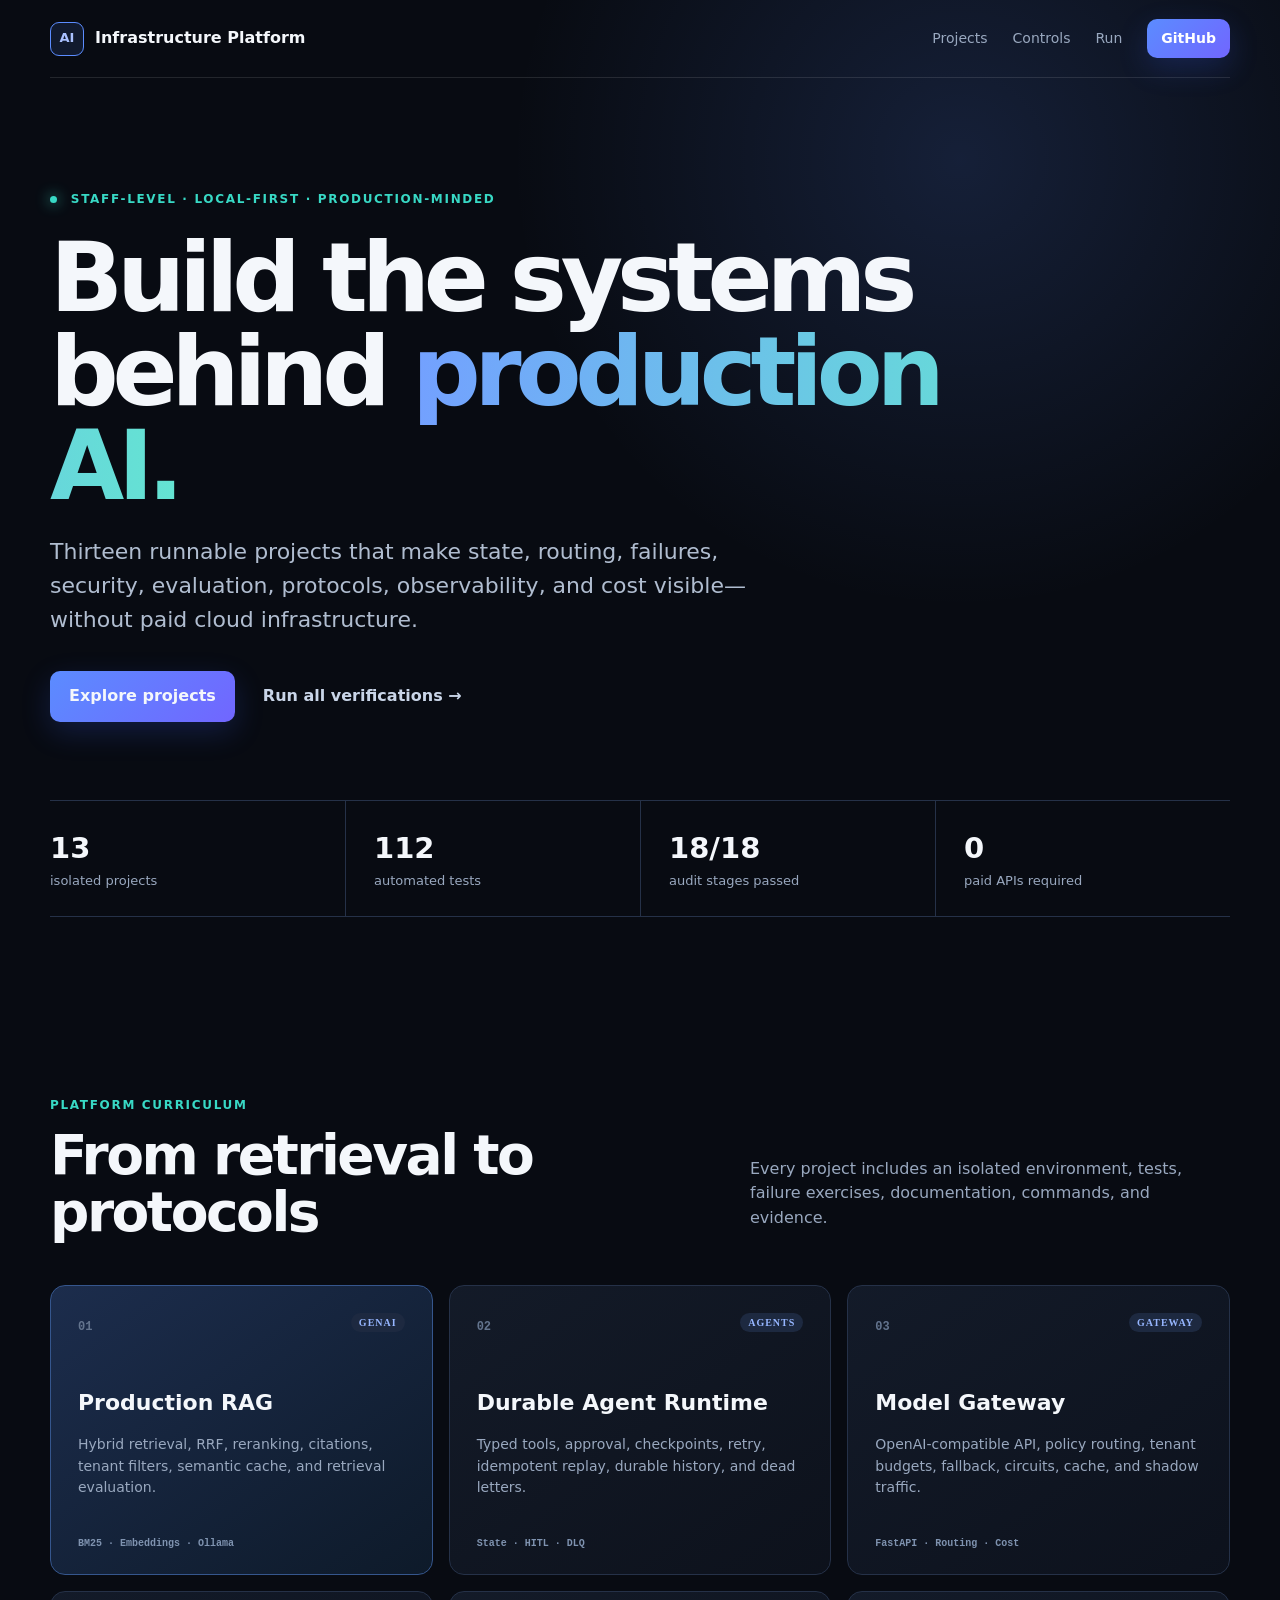
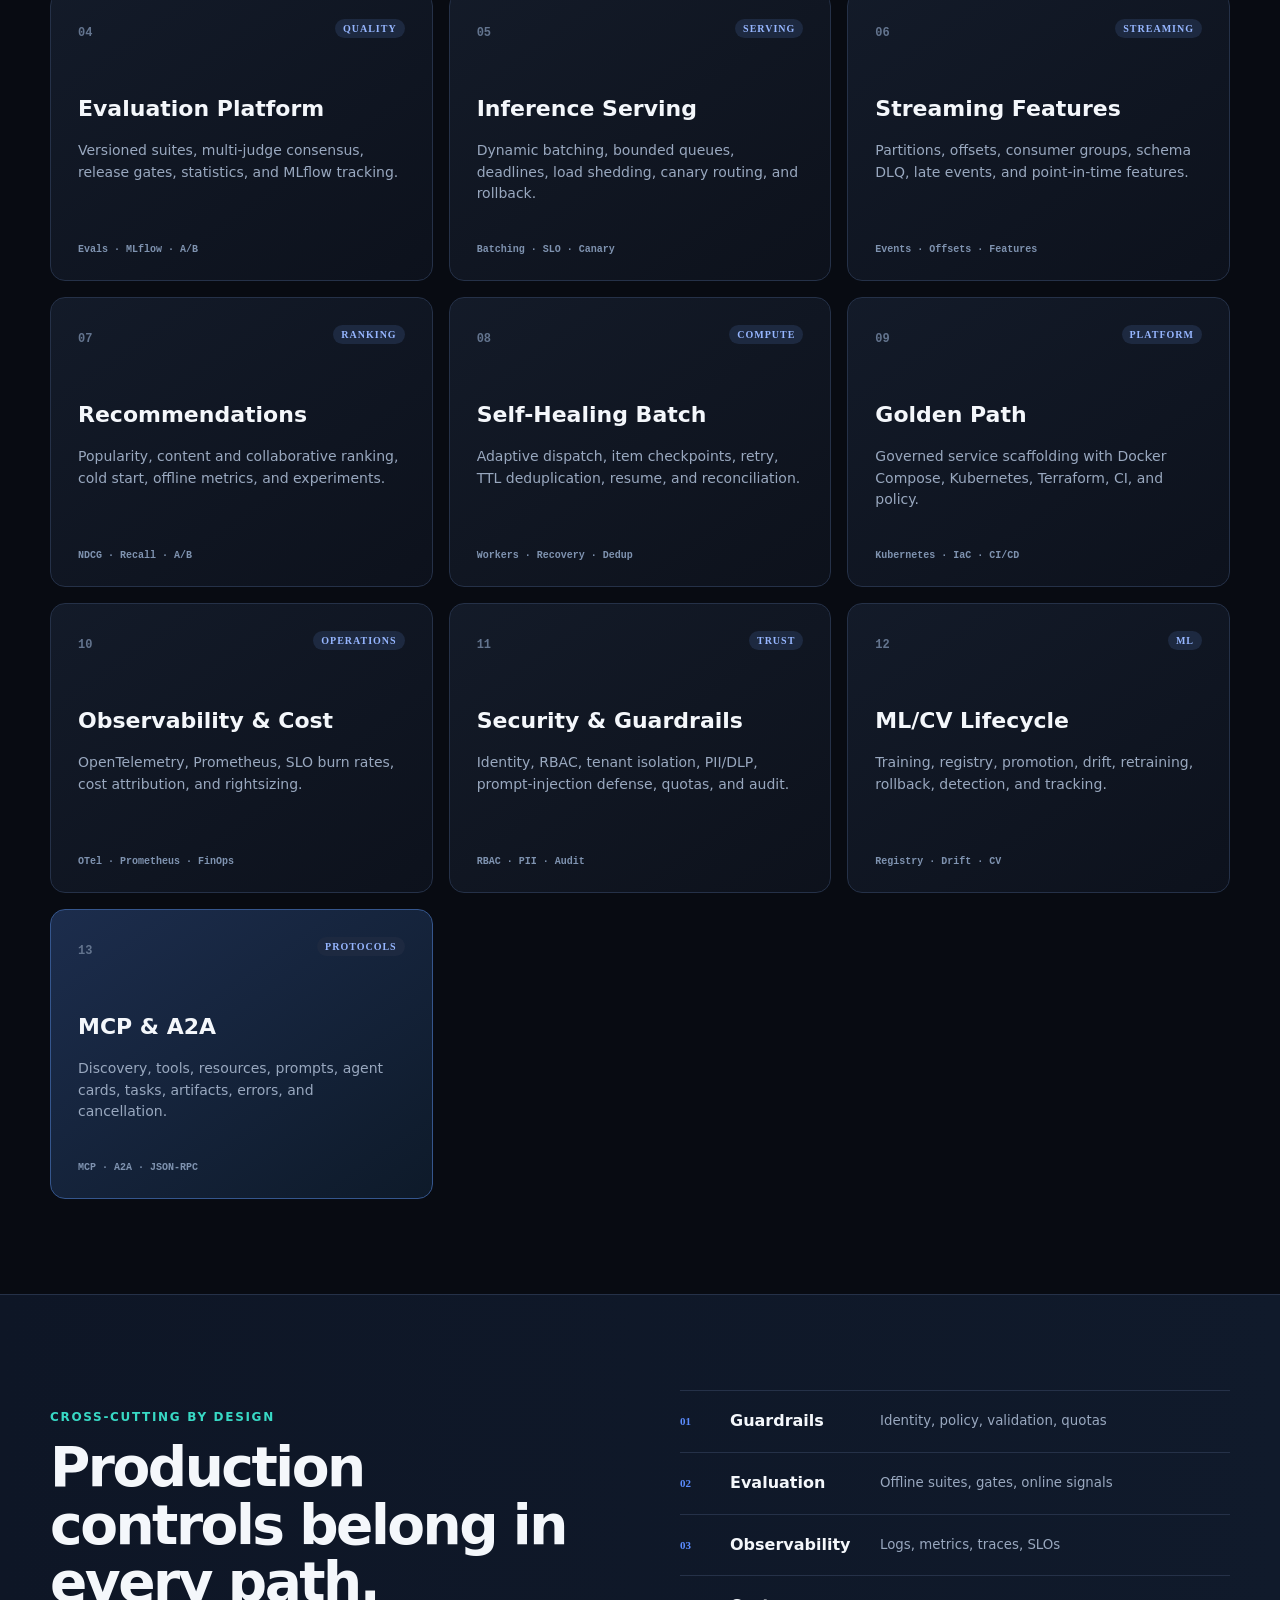
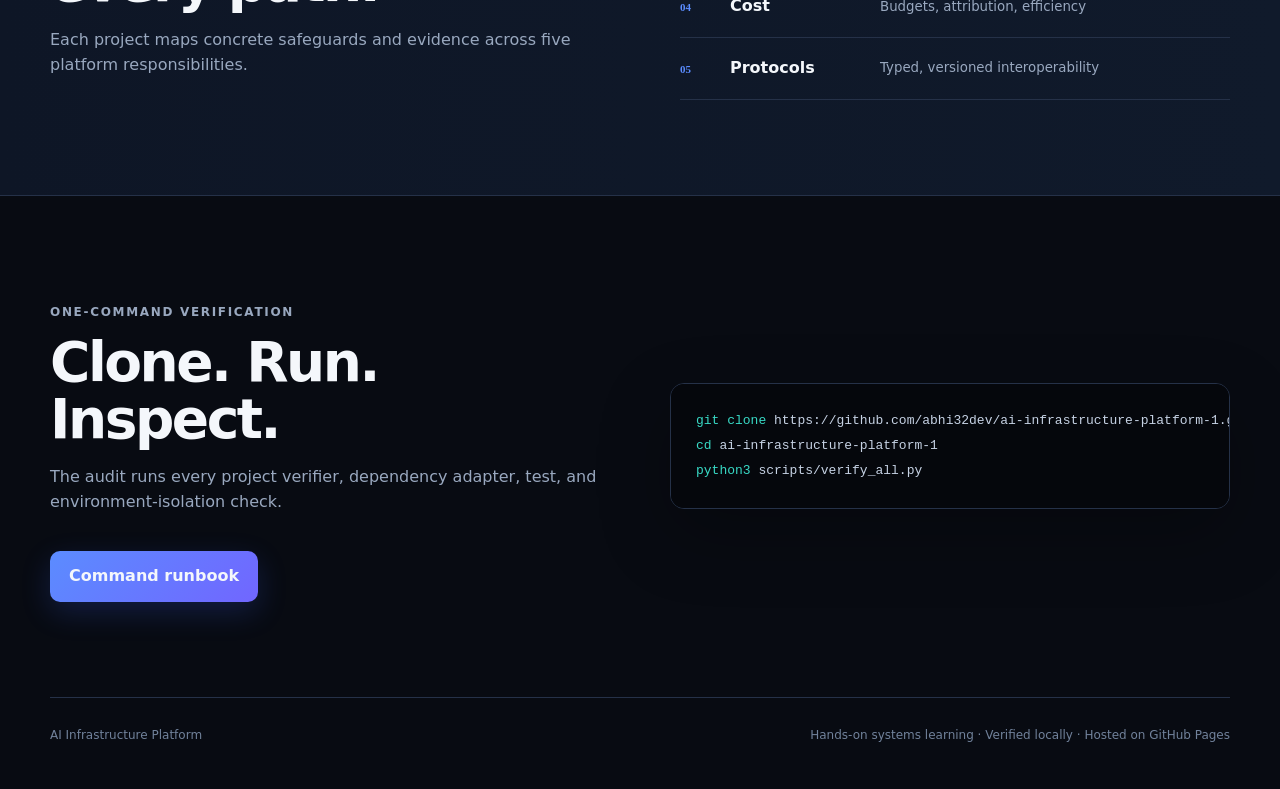
==== site/index.html @ 43423284 "Add GitHub Pages project showcase" ====
<!doctype html>
<html lang="en">
<head>
  <meta charset="utf-8">
  <meta name="viewport" content="width=device-width, initial-scale=1">
  <meta name="description" content="Runnable staff-level AI infrastructure projects covering RAG, agents, serving, evaluation, security, MCP, and A2A.">
  <title>AI Infrastructure Platform</title>
  <link rel="stylesheet" href="styles.css">
</head>
<body>
  <a class="skip" href="#main">Skip to content</a>
  <header class="nav shell">
    <a class="brand" href="#top"><span class="mark">AI</span><span>Infrastructure Platform</span></a>
    <nav aria-label="Primary"><a href="#projects">Projects</a><a href="#controls">Controls</a><a href="#run">Run</a><a class="button small" href="https://github.com/abhi32dev/ai-infrastructure-platform-1">GitHub</a></nav>
  </header>
  <main id="main">
    <section class="hero shell" id="top">
      <p class="eyebrow"><span class="pulse"></span> Staff-level · local-first · production-minded</p>
      <h1>Build the systems behind <span>production AI.</span></h1>
      <p class="lede">Thirteen runnable projects that make state, routing, failures, security, evaluation, protocols, observability, and cost visible—without paid cloud infrastructure.</p>
      <div class="actions"><a class="button" href="#projects">Explore projects</a><a class="text-link" href="#run">Run all verifications →</a></div>
      <div class="metrics"><div><strong>13</strong><span>isolated projects</span></div><div><strong>112</strong><span>automated tests</span></div><div><strong>18/18</strong><span>audit stages passed</span></div><div><strong>0</strong><span>paid APIs required</span></div></div>
    </section>
    <section class="section shell" id="projects">
      <div class="heading"><div><p class="kicker">Platform curriculum</p><h2>From retrieval to protocols</h2></div><p>Every project includes an isolated environment, tests, failure exercises, documentation, commands, and evidence.</p></div>
      <div class="grid">
        <article class="card featured"><b>01</b><em>GenAI</em><h3>Production RAG</h3><p>Hybrid retrieval, RRF, reranking, citations, tenant filters, semantic cache, and retrieval evaluation.</p><small>BM25 · Embeddings · Ollama</small></article>
        <article class="card"><b>02</b><em>Agents</em><h3>Durable Agent Runtime</h3><p>Typed tools, approval, checkpoints, retry, idempotent replay, durable history, and dead letters.</p><small>State · HITL · DLQ</small></article>
        <article class="card"><b>03</b><em>Gateway</em><h3>Model Gateway</h3><p>OpenAI-compatible API, policy routing, tenant budgets, fallback, circuits, cache, and shadow traffic.</p><small>FastAPI · Routing · Cost</small></article>
        <article class="card"><b>04</b><em>Quality</em><h3>Evaluation Platform</h3><p>Versioned suites, multi-judge consensus, release gates, statistics, and MLflow tracking.</p><small>Evals · MLflow · A/B</small></article>
        <article class="card"><b>05</b><em>Serving</em><h3>Inference Serving</h3><p>Dynamic batching, bounded queues, deadlines, load shedding, canary routing, and rollback.</p><small>Batching · SLO · Canary</small></article>
        <article class="card"><b>06</b><em>Streaming</em><h3>Streaming Features</h3><p>Partitions, offsets, consumer groups, schema DLQ, late events, and point-in-time features.</p><small>Events · Offsets · Features</small></article>
        <article class="card"><b>07</b><em>Ranking</em><h3>Recommendations</h3><p>Popularity, content and collaborative ranking, cold start, offline metrics, and experiments.</p><small>NDCG · Recall · A/B</small></article>
        <article class="card"><b>08</b><em>Compute</em><h3>Self-Healing Batch</h3><p>Adaptive dispatch, item checkpoints, retry, TTL deduplication, resume, and reconciliation.</p><small>Workers · Recovery · Dedup</small></article>
        <article class="card"><b>09</b><em>Platform</em><h3>Golden Path</h3><p>Governed service scaffolding with Docker Compose, Kubernetes, Terraform, CI, and policy.</p><small>Kubernetes · IaC · CI/CD</small></article>
        <article class="card"><b>10</b><em>Operations</em><h3>Observability & Cost</h3><p>OpenTelemetry, Prometheus, SLO burn rates, cost attribution, and rightsizing.</p><small>OTel · Prometheus · FinOps</small></article>
        <article class="card"><b>11</b><em>Trust</em><h3>Security & Guardrails</h3><p>Identity, RBAC, tenant isolation, PII/DLP, prompt-injection defense, quotas, and audit.</p><small>RBAC · PII · Audit</small></article>
        <article class="card"><b>12</b><em>ML</em><h3>ML/CV Lifecycle</h3><p>Training, registry, promotion, drift, retraining, rollback, detection, and tracking.</p><small>Registry · Drift · CV</small></article>
        <article class="card featured"><b>13</b><em>Protocols</em><h3>MCP & A2A</h3><p>Discovery, tools, resources, prompts, agent cards, tasks, artifacts, errors, and cancellation.</p><small>MCP · A2A · JSON-RPC</small></article>
      </div>
    </section>
    <section class="controls" id="controls"><div class="shell control-wrap"><div><p class="kicker">Cross-cutting by design</p><h2>Production controls belong in every path.</h2><p>Each project maps concrete safeguards and evidence across five platform responsibilities.</p></div><div class="control-list"><div><span>01</span><strong>Guardrails</strong><small>Identity, policy, validation, quotas</small></div><div><span>02</span><strong>Evaluation</strong><small>Offline suites, gates, online signals</small></div><div><span>03</span><strong>Observability</strong><small>Logs, metrics, traces, SLOs</small></div><div><span>04</span><strong>Cost</strong><small>Budgets, attribution, efficiency</small></div><div><span>05</span><strong>Protocols</strong><small>Typed, versioned interoperability</small></div></div></div></section>
    <section class="section shell run" id="run"><div><p class="kicker">One-command verification</p><h2>Clone. Run. Inspect.</h2><p>The audit runs every project verifier, dependency adapter, test, and environment-isolation check.</p><a class="button" href="https://github.com/abhi32dev/ai-infrastructure-platform-1/blob/main/COMMANDS.md">Command runbook</a></div><pre><code><i>git clone</i> https://github.com/abhi32dev/ai-infrastructure-platform-1.git
<i>cd</i> ai-infrastructure-platform-1
<i>python3</i> scripts/verify_all.py</code></pre></section>
  </main>
  <footer class="shell"><span>AI Infrastructure Platform</span><span>Hands-on systems learning · Verified locally · Hosted on GitHub Pages</span></footer>
</body>
</html>
---- site/styles.css ----
:root{--bg:#080b12;--panel:#111827;--line:#253148;--text:#f4f7fb;--muted:#99a8bf;--blue:#5b8cff;--cyan:#38d9c5;--max:1180px}*{box-sizing:border-box}html{scroll-behavior:smooth}body{margin:0;background:var(--bg);color:var(--text);font-family:Inter,ui-sans-serif,system-ui,-apple-system,"Segoe UI",sans-serif;line-height:1.55;background-image:radial-gradient(circle at 75% 4%,rgba(91,140,255,.16),transparent 28rem)}a{color:inherit;text-decoration:none}.shell{width:min(var(--max),calc(100% - 40px));margin:auto}.skip{position:absolute;left:-9999px}.skip:focus{left:8px;top:8px;background:white;color:black;padding:8px;z-index:9}.nav{height:78px;display:flex;align-items:center;justify-content:space-between;border-bottom:1px solid #ffffff1c}.brand{display:flex;align-items:center;gap:11px;font-weight:750}.mark{display:grid;place-items:center;width:34px;height:34px;border:1px solid var(--blue);border-radius:9px;color:#aac1ff;background:#111a2e;font-size:13px}.nav nav{display:flex;align-items:center;gap:25px;color:var(--muted);font-size:14px}.nav a:hover{color:white}.button{display:inline-flex;padding:13px 19px;border-radius:10px;background:linear-gradient(135deg,var(--blue),#7166ff);font-weight:750;box-shadow:0 10px 30px #3c64ff33}.button.small{padding:9px 14px;color:white}.hero{padding:100px 0 72px}.eyebrow,.kicker{color:var(--cyan);font-size:12px;text-transform:uppercase;letter-spacing:.14em;font-weight:800}.pulse{display:inline-block;width:7px;height:7px;margin-right:8px;border-radius:50%;background:var(--cyan);box-shadow:0 0 14px var(--cyan)}h1{max-width:950px;margin:22px 0;font-size:clamp(52px,8.2vw,96px);line-height:.98;letter-spacing:-.065em}h1 span{background:linear-gradient(90deg,#73a0ff,#64e4d2);background-clip:text;color:transparent}.lede{max-width:720px;color:#b0bdd0;font-size:clamp(18px,2vw,22px)}.actions{display:flex;align-items:center;gap:28px;margin-top:34px}.text-link{font-weight:700;color:#c9d5e8}.metrics{display:grid;grid-template-columns:repeat(4,1fr);margin-top:78px;border-block:1px solid var(--line)}.metrics div{padding:25px 0}.metrics div+div{padding-left:28px;border-left:1px solid var(--line)}.metrics strong,.metrics span{display:block}.metrics strong{font-size:29px}.metrics span{color:var(--muted);font-size:13px}.section{padding:95px 0}.heading{display:flex;align-items:end;justify-content:space-between;gap:40px;margin-bottom:38px}.heading>p{max-width:480px;color:var(--muted)}h2{margin:5px 0;font-size:clamp(34px,5vw,55px);line-height:1.05;letter-spacing:-.045em}.grid{display:grid;grid-template-columns:repeat(3,1fr);gap:16px}.card{position:relative;min-height:290px;padding:27px;border:1px solid var(--line);border-radius:15px;background:linear-gradient(145deg,#141c2bea,#0d121dea);transition:.2s}.card:hover{transform:translateY(-3px);border-color:#49689d}.card.featured{background:linear-gradient(145deg,#21355bcc,#0e1b2bf2);border-color:#35568d}.card b{color:#63748e;font:700 12px ui-monospace,monospace}.card em{float:right;padding:4px 8px;border-radius:99px;background:#1d2940;color:#96b6ff;font:normal 700 10px ui-sans-serif;text-transform:uppercase;letter-spacing:.1em}.card h3{margin:48px 0 10px;font-size:22px}.card p{color:var(--muted);font-size:14px}.card small{position:absolute;bottom:25px;color:#7f93b0;font:600 10px ui-monospace,monospace}.controls{padding:95px 0;background:linear-gradient(90deg,#0e1626,#101a2b);border-block:1px solid var(--line)}.control-wrap{display:grid;grid-template-columns:1fr 1fr;gap:80px;align-items:center}.control-wrap p:last-child,.run p{color:var(--muted)}.control-list{border-top:1px solid var(--line)}.control-list div{display:grid;grid-template-columns:50px 150px 1fr;align-items:center;padding:18px 0;border-bottom:1px solid var(--line)}.control-list span{color:var(--blue);font:700 11px ui-monospace}.control-list small{color:var(--muted)}.run{display:grid;grid-template-columns:1fr 1fr;gap:60px;align-items:center}.run .button{margin-top:20px}pre{padding:25px;overflow:auto;border:1px solid var(--line);border-radius:14px;background:#05070c;box-shadow:0 25px 70px #0004}code{font:13px/1.9 ui-monospace,monospace;color:#c6d2e4}code i{color:var(--cyan);font-style:normal}footer{display:flex;justify-content:space-between;gap:25px;padding:28px 0 45px;border-top:1px solid var(--line);color:#71829b;font-size:12px}@media(max-width:900px){.nav nav>a:not(.button){display:none}.grid{grid-template-columns:repeat(2,1fr)}.control-wrap,.run{grid-template-columns:1fr}.metrics{grid-template-columns:repeat(2,1fr)}.metrics div:nth-child(3){border-left:0}.heading{display:block}}@media(max-width:600px){.shell{width:min(100% - 26px,var(--max))}.brand>span:last-child{display:none}.hero{padding-top:70px}.grid,.metrics{grid-template-columns:1fr}.metrics div+div{padding-left:0;border-left:0;border-top:1px solid var(--line)}.actions{align-items:flex-start;flex-direction:column}.control-list div{grid-template-columns:38px 1fr}.control-list small{grid-column:2}.section{padding:70px 0}footer{flex-direction:column}}
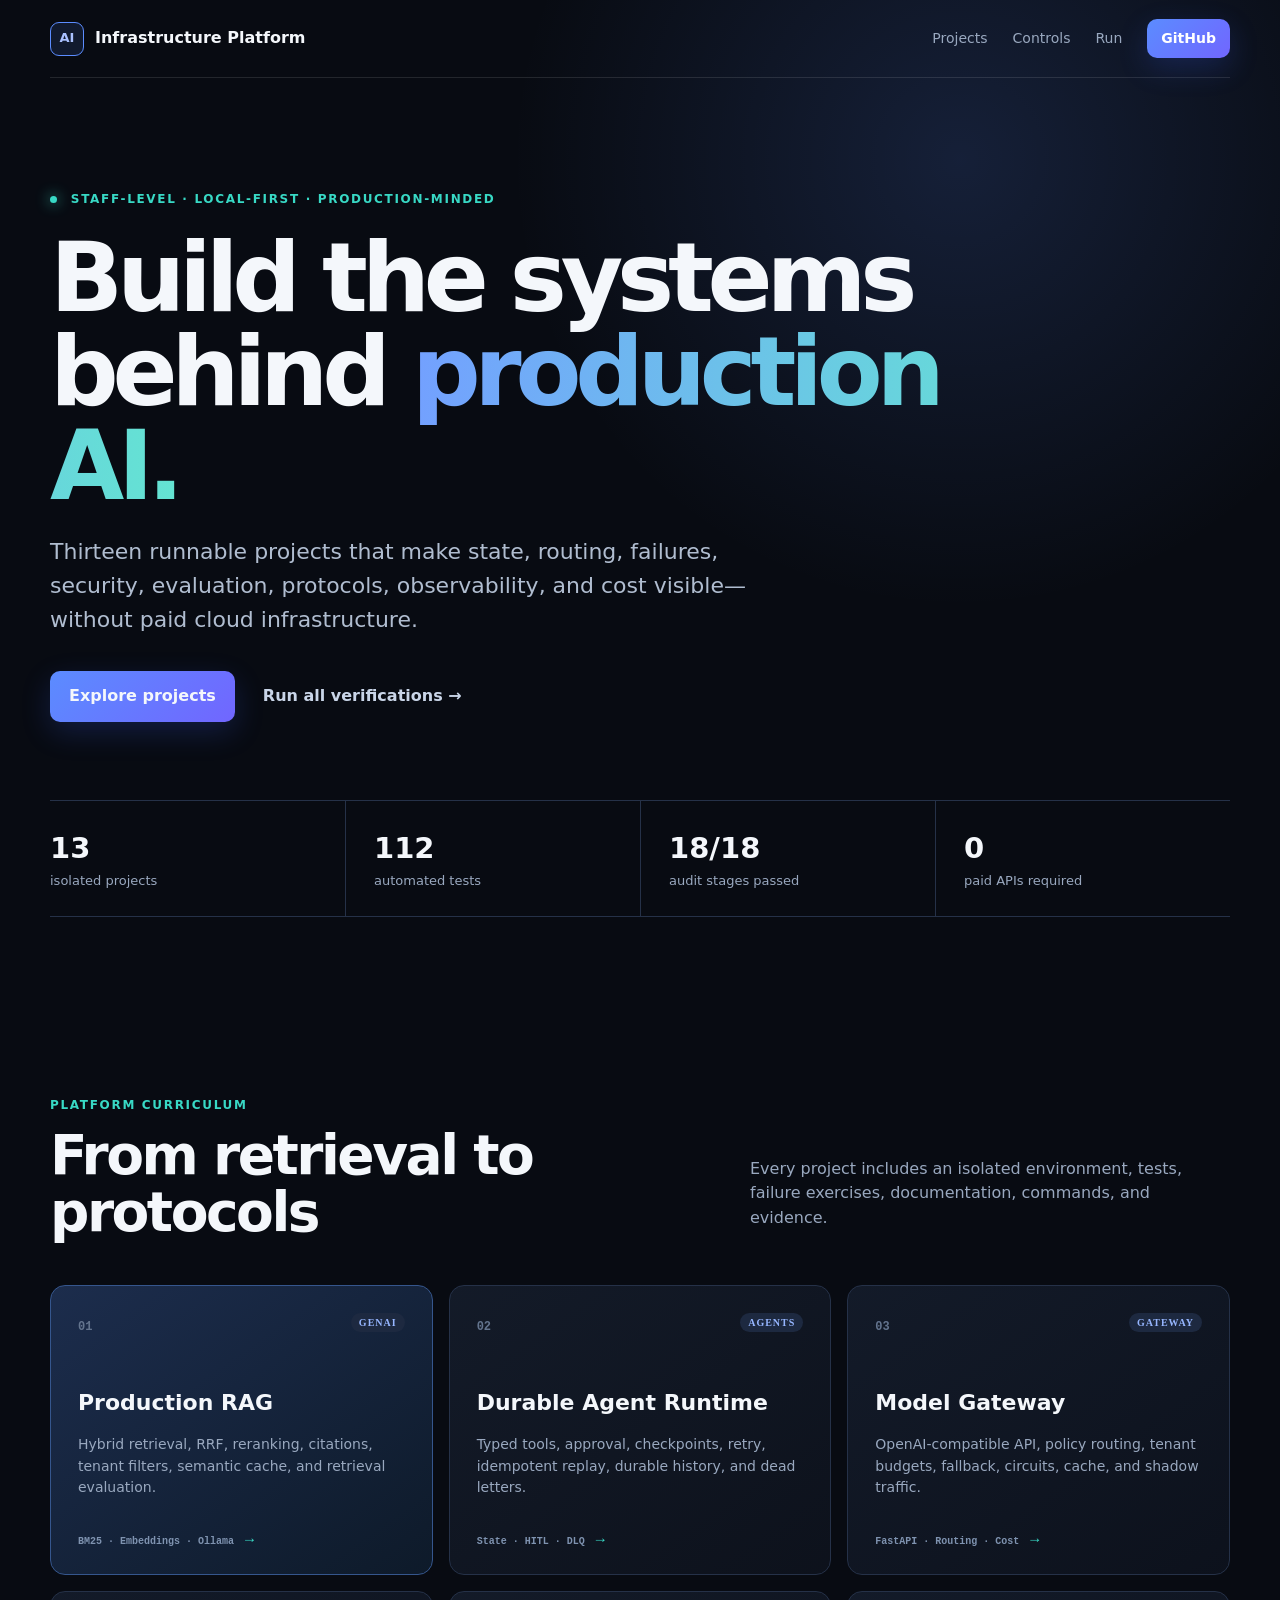
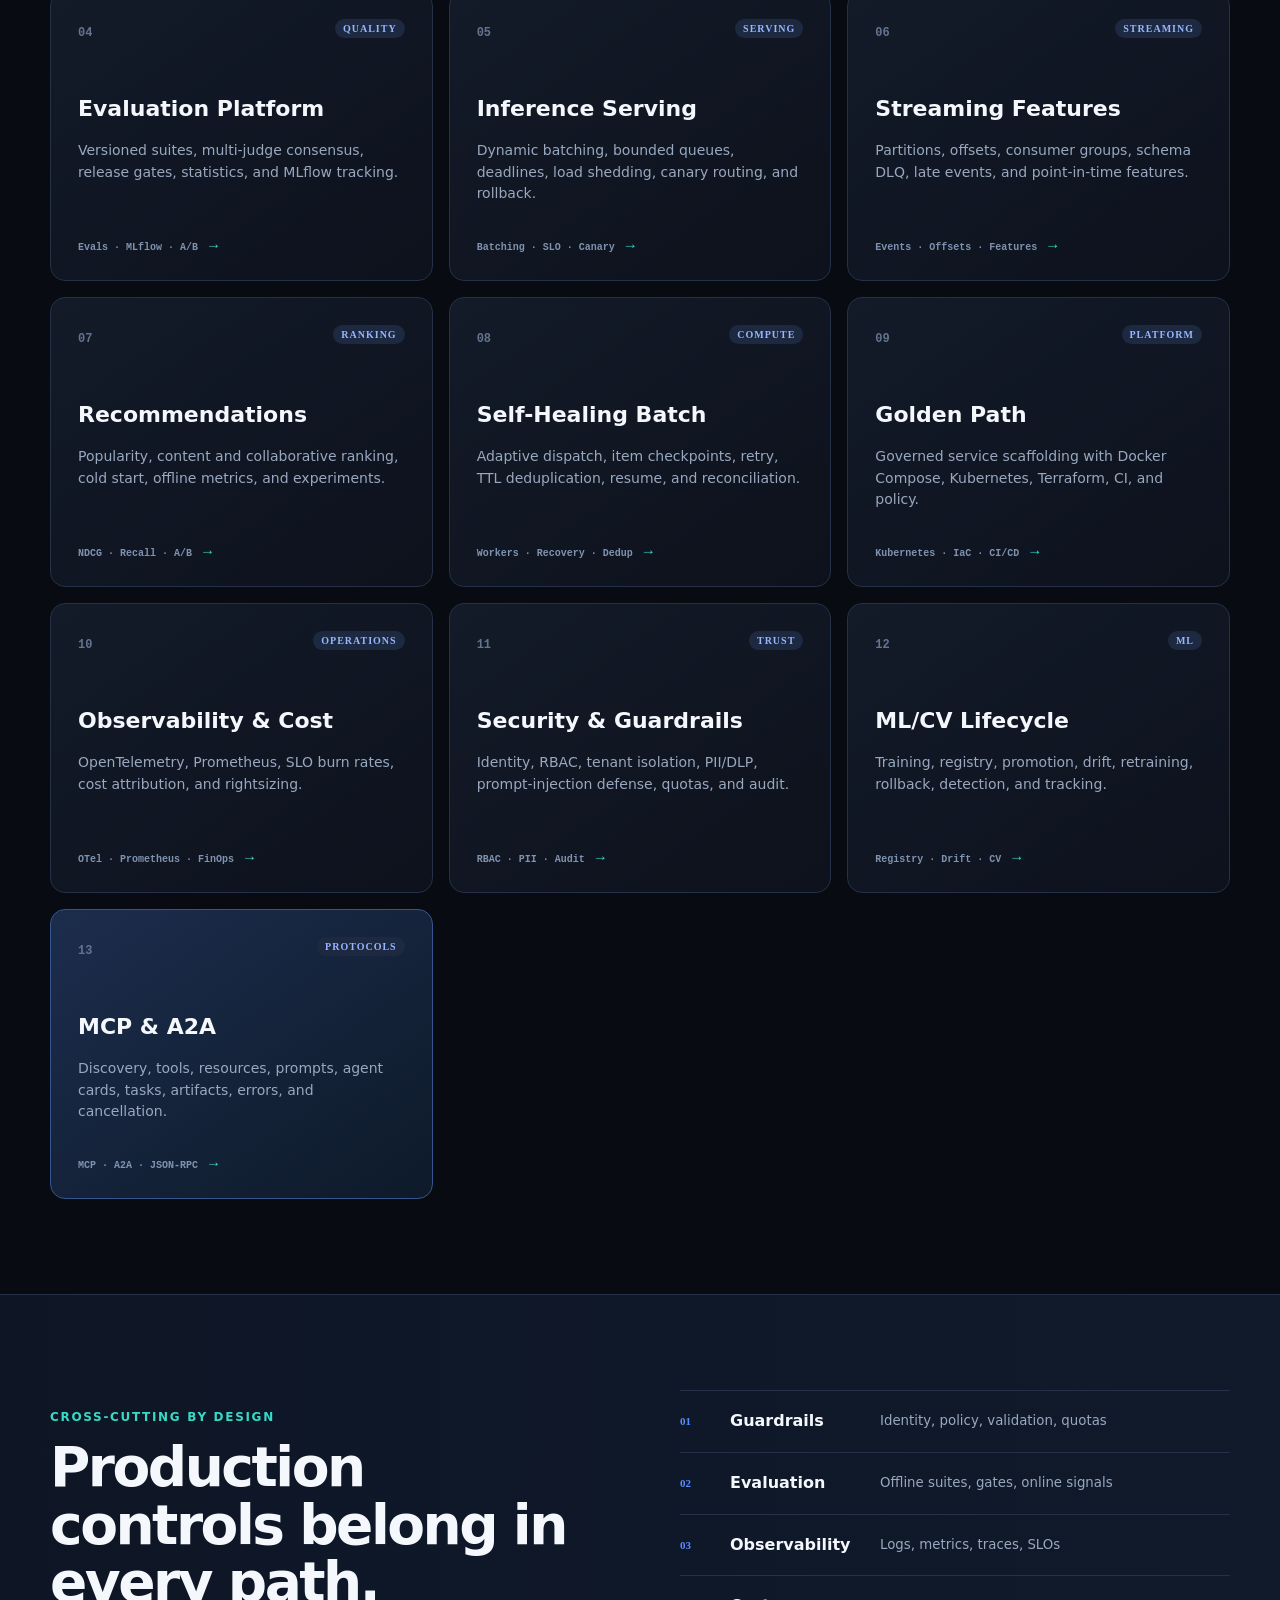
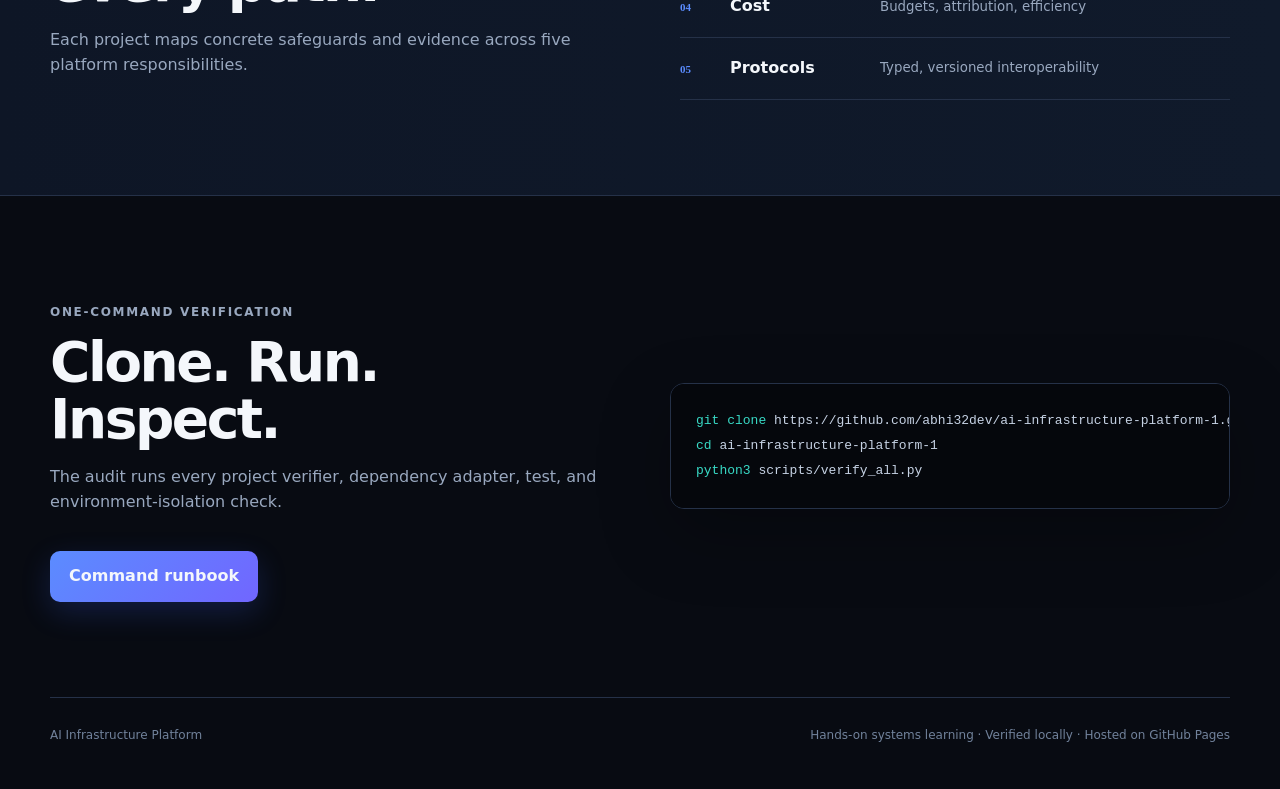
==== commit 1bbdd6cd: "Make project cards navigate to hosted details" ====
--- a/site/index.html
+++ b/site/index.html
@@ -24,19 +24,19 @@
     <section class="section shell" id="projects">
       <div class="heading"><div><p class="kicker">Platform curriculum</p><h2>From retrieval to protocols</h2></div><p>Every project includes an isolated environment, tests, failure exercises, documentation, commands, and evidence.</p></div>
       <div class="grid">
-        <article class="card featured"><b>01</b><em>GenAI</em><h3>Production RAG</h3><p>Hybrid retrieval, RRF, reranking, citations, tenant filters, semantic cache, and retrieval evaluation.</p><small>BM25 · Embeddings · Ollama</small></article>
-        <article class="card"><b>02</b><em>Agents</em><h3>Durable Agent Runtime</h3><p>Typed tools, approval, checkpoints, retry, idempotent replay, durable history, and dead letters.</p><small>State · HITL · DLQ</small></article>
-        <article class="card"><b>03</b><em>Gateway</em><h3>Model Gateway</h3><p>OpenAI-compatible API, policy routing, tenant budgets, fallback, circuits, cache, and shadow traffic.</p><small>FastAPI · Routing · Cost</small></article>
-        <article class="card"><b>04</b><em>Quality</em><h3>Evaluation Platform</h3><p>Versioned suites, multi-judge consensus, release gates, statistics, and MLflow tracking.</p><small>Evals · MLflow · A/B</small></article>
-        <article class="card"><b>05</b><em>Serving</em><h3>Inference Serving</h3><p>Dynamic batching, bounded queues, deadlines, load shedding, canary routing, and rollback.</p><small>Batching · SLO · Canary</small></article>
-        <article class="card"><b>06</b><em>Streaming</em><h3>Streaming Features</h3><p>Partitions, offsets, consumer groups, schema DLQ, late events, and point-in-time features.</p><small>Events · Offsets · Features</small></article>
-        <article class="card"><b>07</b><em>Ranking</em><h3>Recommendations</h3><p>Popularity, content and collaborative ranking, cold start, offline metrics, and experiments.</p><small>NDCG · Recall · A/B</small></article>
-        <article class="card"><b>08</b><em>Compute</em><h3>Self-Healing Batch</h3><p>Adaptive dispatch, item checkpoints, retry, TTL deduplication, resume, and reconciliation.</p><small>Workers · Recovery · Dedup</small></article>
-        <article class="card"><b>09</b><em>Platform</em><h3>Golden Path</h3><p>Governed service scaffolding with Docker Compose, Kubernetes, Terraform, CI, and policy.</p><small>Kubernetes · IaC · CI/CD</small></article>
-        <article class="card"><b>10</b><em>Operations</em><h3>Observability & Cost</h3><p>OpenTelemetry, Prometheus, SLO burn rates, cost attribution, and rightsizing.</p><small>OTel · Prometheus · FinOps</small></article>
-        <article class="card"><b>11</b><em>Trust</em><h3>Security & Guardrails</h3><p>Identity, RBAC, tenant isolation, PII/DLP, prompt-injection defense, quotas, and audit.</p><small>RBAC · PII · Audit</small></article>
-        <article class="card"><b>12</b><em>ML</em><h3>ML/CV Lifecycle</h3><p>Training, registry, promotion, drift, retraining, rollback, detection, and tracking.</p><small>Registry · Drift · CV</small></article>
-        <article class="card featured"><b>13</b><em>Protocols</em><h3>MCP & A2A</h3><p>Discovery, tools, resources, prompts, agent cards, tasks, artifacts, errors, and cancellation.</p><small>MCP · A2A · JSON-RPC</small></article>
+        <a class="card featured" href="projects.html#project-01"><b>01</b><em>GenAI</em><h3>Production RAG</h3><p>Hybrid retrieval, RRF, reranking, citations, tenant filters, semantic cache, and retrieval evaluation.</p><small>BM25 · Embeddings · Ollama <span>→</span></small></a>
+        <a class="card" href="projects.html#project-02"><b>02</b><em>Agents</em><h3>Durable Agent Runtime</h3><p>Typed tools, approval, checkpoints, retry, idempotent replay, durable history, and dead letters.</p><small>State · HITL · DLQ <span>→</span></small></a>
+        <a class="card" href="projects.html#project-03"><b>03</b><em>Gateway</em><h3>Model Gateway</h3><p>OpenAI-compatible API, policy routing, tenant budgets, fallback, circuits, cache, and shadow traffic.</p><small>FastAPI · Routing · Cost <span>→</span></small></a>
+        <a class="card" href="projects.html#project-04"><b>04</b><em>Quality</em><h3>Evaluation Platform</h3><p>Versioned suites, multi-judge consensus, release gates, statistics, and MLflow tracking.</p><small>Evals · MLflow · A/B <span>→</span></small></a>
+        <a class="card" href="projects.html#project-05"><b>05</b><em>Serving</em><h3>Inference Serving</h3><p>Dynamic batching, bounded queues, deadlines, load shedding, canary routing, and rollback.</p><small>Batching · SLO · Canary <span>→</span></small></a>
+        <a class="card" href="projects.html#project-06"><b>06</b><em>Streaming</em><h3>Streaming Features</h3><p>Partitions, offsets, consumer groups, schema DLQ, late events, and point-in-time features.</p><small>Events · Offsets · Features <span>→</span></small></a>
+        <a class="card" href="projects.html#project-07"><b>07</b><em>Ranking</em><h3>Recommendations</h3><p>Popularity, content and collaborative ranking, cold start, offline metrics, and experiments.</p><small>NDCG · Recall · A/B <span>→</span></small></a>
+        <a class="card" href="projects.html#project-08"><b>08</b><em>Compute</em><h3>Self-Healing Batch</h3><p>Adaptive dispatch, item checkpoints, retry, TTL deduplication, resume, and reconciliation.</p><small>Workers · Recovery · Dedup <span>→</span></small></a>
+        <a class="card" href="projects.html#project-09"><b>09</b><em>Platform</em><h3>Golden Path</h3><p>Governed service scaffolding with Docker Compose, Kubernetes, Terraform, CI, and policy.</p><small>Kubernetes · IaC · CI/CD <span>→</span></small></a>
+        <a class="card" href="projects.html#project-10"><b>10</b><em>Operations</em><h3>Observability & Cost</h3><p>OpenTelemetry, Prometheus, SLO burn rates, cost attribution, and rightsizing.</p><small>OTel · Prometheus · FinOps <span>→</span></small></a>
+        <a class="card" href="projects.html#project-11"><b>11</b><em>Trust</em><h3>Security & Guardrails</h3><p>Identity, RBAC, tenant isolation, PII/DLP, prompt-injection defense, quotas, and audit.</p><small>RBAC · PII · Audit <span>→</span></small></a>
+        <a class="card" href="projects.html#project-12"><b>12</b><em>ML</em><h3>ML/CV Lifecycle</h3><p>Training, registry, promotion, drift, retraining, rollback, detection, and tracking.</p><small>Registry · Drift · CV <span>→</span></small></a>
+        <a class="card featured" href="projects.html#project-13"><b>13</b><em>Protocols</em><h3>MCP & A2A</h3><p>Discovery, tools, resources, prompts, agent cards, tasks, artifacts, errors, and cancellation.</p><small>MCP · A2A · JSON-RPC <span>→</span></small></a>
       </div>
     </section>
     <section class="controls" id="controls"><div class="shell control-wrap"><div><p class="kicker">Cross-cutting by design</p><h2>Production controls belong in every path.</h2><p>Each project maps concrete safeguards and evidence across five platform responsibilities.</p></div><div class="control-list"><div><span>01</span><strong>Guardrails</strong><small>Identity, policy, validation, quotas</small></div><div><span>02</span><strong>Evaluation</strong><small>Offline suites, gates, online signals</small></div><div><span>03</span><strong>Observability</strong><small>Logs, metrics, traces, SLOs</small></div><div><span>04</span><strong>Cost</strong><small>Budgets, attribution, efficiency</small></div><div><span>05</span><strong>Protocols</strong><small>Typed, versioned interoperability</small></div></div></div></section>
--- a/site/styles.css
+++ b/site/styles.css
@@ -1 +1 @@
-:root{--bg:#080b12;--panel:#111827;--line:#253148;--text:#f4f7fb;--muted:#99a8bf;--blue:#5b8cff;--cyan:#38d9c5;--max:1180px}*{box-sizing:border-box}html{scroll-behavior:smooth}body{margin:0;background:var(--bg);color:var(--text);font-family:Inter,ui-sans-serif,system-ui,-apple-system,"Segoe UI",sans-serif;line-height:1.55;background-image:radial-gradient(circle at 75% 4%,rgba(91,140,255,.16),transparent 28rem)}a{color:inherit;text-decoration:none}.shell{width:min(var(--max),calc(100% - 40px));margin:auto}.skip{position:absolute;left:-9999px}.skip:focus{left:8px;top:8px;background:white;color:black;padding:8px;z-index:9}.nav{height:78px;display:flex;align-items:center;justify-content:space-between;border-bottom:1px solid #ffffff1c}.brand{display:flex;align-items:center;gap:11px;font-weight:750}.mark{display:grid;place-items:center;width:34px;height:34px;border:1px solid var(--blue);border-radius:9px;color:#aac1ff;background:#111a2e;font-size:13px}.nav nav{display:flex;align-items:center;gap:25px;color:var(--muted);font-size:14px}.nav a:hover{color:white}.button{display:inline-flex;padding:13px 19px;border-radius:10px;background:linear-gradient(135deg,var(--blue),#7166ff);font-weight:750;box-shadow:0 10px 30px #3c64ff33}.button.small{padding:9px 14px;color:white}.hero{padding:100px 0 72px}.eyebrow,.kicker{color:var(--cyan);font-size:12px;text-transform:uppercase;letter-spacing:.14em;font-weight:800}.pulse{display:inline-block;width:7px;height:7px;margin-right:8px;border-radius:50%;background:var(--cyan);box-shadow:0 0 14px var(--cyan)}h1{max-width:950px;margin:22px 0;font-size:clamp(52px,8.2vw,96px);line-height:.98;letter-spacing:-.065em}h1 span{background:linear-gradient(90deg,#73a0ff,#64e4d2);background-clip:text;color:transparent}.lede{max-width:720px;color:#b0bdd0;font-size:clamp(18px,2vw,22px)}.actions{display:flex;align-items:center;gap:28px;margin-top:34px}.text-link{font-weight:700;color:#c9d5e8}.metrics{display:grid;grid-template-columns:repeat(4,1fr);margin-top:78px;border-block:1px solid var(--line)}.metrics div{padding:25px 0}.metrics div+div{padding-left:28px;border-left:1px solid var(--line)}.metrics strong,.metrics span{display:block}.metrics strong{font-size:29px}.metrics span{color:var(--muted);font-size:13px}.section{padding:95px 0}.heading{display:flex;align-items:end;justify-content:space-between;gap:40px;margin-bottom:38px}.heading>p{max-width:480px;color:var(--muted)}h2{margin:5px 0;font-size:clamp(34px,5vw,55px);line-height:1.05;letter-spacing:-.045em}.grid{display:grid;grid-template-columns:repeat(3,1fr);gap:16px}.card{position:relative;min-height:290px;padding:27px;border:1px solid var(--line);border-radius:15px;background:linear-gradient(145deg,#141c2bea,#0d121dea);transition:.2s}.card:hover{transform:translateY(-3px);border-color:#49689d}.card.featured{background:linear-gradient(145deg,#21355bcc,#0e1b2bf2);border-color:#35568d}.card b{color:#63748e;font:700 12px ui-monospace,monospace}.card em{float:right;padding:4px 8px;border-radius:99px;background:#1d2940;color:#96b6ff;font:normal 700 10px ui-sans-serif;text-transform:uppercase;letter-spacing:.1em}.card h3{margin:48px 0 10px;font-size:22px}.card p{color:var(--muted);font-size:14px}.card small{position:absolute;bottom:25px;color:#7f93b0;font:600 10px ui-monospace,monospace}.controls{padding:95px 0;background:linear-gradient(90deg,#0e1626,#101a2b);border-block:1px solid var(--line)}.control-wrap{display:grid;grid-template-columns:1fr 1fr;gap:80px;align-items:center}.control-wrap p:last-child,.run p{color:var(--muted)}.control-list{border-top:1px solid var(--line)}.control-list div{display:grid;grid-template-columns:50px 150px 1fr;align-items:center;padding:18px 0;border-bottom:1px solid var(--line)}.control-list span{color:var(--blue);font:700 11px ui-monospace}.control-list small{color:var(--muted)}.run{display:grid;grid-template-columns:1fr 1fr;gap:60px;align-items:center}.run .button{margin-top:20px}pre{padding:25px;overflow:auto;border:1px solid var(--line);border-radius:14px;background:#05070c;box-shadow:0 25px 70px #0004}code{font:13px/1.9 ui-monospace,monospace;color:#c6d2e4}code i{color:var(--cyan);font-style:normal}footer{display:flex;justify-content:space-between;gap:25px;padding:28px 0 45px;border-top:1px solid var(--line);color:#71829b;font-size:12px}@media(max-width:900px){.nav nav>a:not(.button){display:none}.grid{grid-template-columns:repeat(2,1fr)}.control-wrap,.run{grid-template-columns:1fr}.metrics{grid-template-columns:repeat(2,1fr)}.metrics div:nth-child(3){border-left:0}.heading{display:block}}@media(max-width:600px){.shell{width:min(100% - 26px,var(--max))}.brand>span:last-child{display:none}.hero{padding-top:70px}.grid,.metrics{grid-template-columns:1fr}.metrics div+div{padding-left:0;border-left:0;border-top:1px solid var(--line)}.actions{align-items:flex-start;flex-direction:column}.control-list div{grid-template-columns:38px 1fr}.control-list small{grid-column:2}.section{padding:70px 0}footer{flex-direction:column}}
+:root{--bg:#080b12;--panel:#111827;--line:#253148;--text:#f4f7fb;--muted:#99a8bf;--blue:#5b8cff;--cyan:#38d9c5;--max:1180px}*{box-sizing:border-box}html{scroll-behavior:smooth}body{margin:0;background:var(--bg);color:var(--text);font-family:Inter,ui-sans-serif,system-ui,-apple-system,"Segoe UI",sans-serif;line-height:1.55;background-image:radial-gradient(circle at 75% 4%,rgba(91,140,255,.16),transparent 28rem)}a{color:inherit;text-decoration:none}.shell{width:min(var(--max),calc(100% - 40px));margin:auto}.skip{position:absolute;left:-9999px}.skip:focus{left:8px;top:8px;background:white;color:black;padding:8px;z-index:9}.nav{height:78px;display:flex;align-items:center;justify-content:space-between;border-bottom:1px solid #ffffff1c}.brand{display:flex;align-items:center;gap:11px;font-weight:750}.mark{display:grid;place-items:center;width:34px;height:34px;border:1px solid var(--blue);border-radius:9px;color:#aac1ff;background:#111a2e;font-size:13px}.nav nav{display:flex;align-items:center;gap:25px;color:var(--muted);font-size:14px}.nav a:hover{color:white}.button{display:inline-flex;padding:13px 19px;border-radius:10px;background:linear-gradient(135deg,var(--blue),#7166ff);font-weight:750;box-shadow:0 10px 30px #3c64ff33}.button.small{padding:9px 14px;color:white}.hero{padding:100px 0 72px}.eyebrow,.kicker{color:var(--cyan);font-size:12px;text-transform:uppercase;letter-spacing:.14em;font-weight:800}.pulse{display:inline-block;width:7px;height:7px;margin-right:8px;border-radius:50%;background:var(--cyan);box-shadow:0 0 14px var(--cyan)}h1{max-width:950px;margin:22px 0;font-size:clamp(52px,8.2vw,96px);line-height:.98;letter-spacing:-.065em}h1 span{background:linear-gradient(90deg,#73a0ff,#64e4d2);background-clip:text;color:transparent}.lede{max-width:720px;color:#b0bdd0;font-size:clamp(18px,2vw,22px)}.actions{display:flex;align-items:center;gap:28px;margin-top:34px}.text-link{font-weight:700;color:#c9d5e8}.metrics{display:grid;grid-template-columns:repeat(4,1fr);margin-top:78px;border-block:1px solid var(--line)}.metrics div{padding:25px 0}.metrics div+div{padding-left:28px;border-left:1px solid var(--line)}.metrics strong,.metrics span{display:block}.metrics strong{font-size:29px}.metrics span{color:var(--muted);font-size:13px}.section{padding:95px 0}.heading{display:flex;align-items:end;justify-content:space-between;gap:40px;margin-bottom:38px}.heading>p{max-width:480px;color:var(--muted)}h2{margin:5px 0;font-size:clamp(34px,5vw,55px);line-height:1.05;letter-spacing:-.045em}.grid{display:grid;grid-template-columns:repeat(3,1fr);gap:16px}.card{position:relative;display:block;min-height:290px;padding:27px;border:1px solid var(--line);border-radius:15px;background:linear-gradient(145deg,#141c2bea,#0d121dea);transition:.2s}.card:hover,.card:focus-visible{transform:translateY(-3px);border-color:#6389c8;box-shadow:0 18px 45px #0005;outline:none}.card.featured{background:linear-gradient(145deg,#21355bcc,#0e1b2bf2);border-color:#35568d}.card b{color:#63748e;font:700 12px ui-monospace,monospace}.card em{float:right;padding:4px 8px;border-radius:99px;background:#1d2940;color:#96b6ff;font:normal 700 10px ui-sans-serif;text-transform:uppercase;letter-spacing:.1em}.card h3{margin:48px 0 10px;font-size:22px}.card p{color:var(--muted);font-size:14px}.card small{position:absolute;bottom:25px;color:#7f93b0;font:600 10px ui-monospace,monospace}.card small span{color:var(--cyan);font-size:15px;margin-left:5px}.controls{padding:95px 0;background:linear-gradient(90deg,#0e1626,#101a2b);border-block:1px solid var(--line)}.control-wrap{display:grid;grid-template-columns:1fr 1fr;gap:80px;align-items:center}.control-wrap p:last-child,.run p{color:var(--muted)}.control-list{border-top:1px solid var(--line)}.control-list div{display:grid;grid-template-columns:50px 150px 1fr;align-items:center;padding:18px 0;border-bottom:1px solid var(--line)}.control-list span{color:var(--blue);font:700 11px ui-monospace}.control-list small{color:var(--muted)}.run{display:grid;grid-template-columns:1fr 1fr;gap:60px;align-items:center}.run .button{margin-top:20px}pre{padding:25px;overflow:auto;border:1px solid var(--line);border-radius:14px;background:#05070c;box-shadow:0 25px 70px #0004}code{font:13px/1.9 ui-monospace,monospace;color:#c6d2e4}code i{color:var(--cyan);font-style:normal}footer{display:flex;justify-content:space-between;gap:25px;padding:28px 0 45px;border-top:1px solid var(--line);color:#71829b;font-size:12px}@media(max-width:900px){.nav nav>a:not(.button){display:none}.grid{grid-template-columns:repeat(2,1fr)}.control-wrap,.run{grid-template-columns:1fr}.metrics{grid-template-columns:repeat(2,1fr)}.metrics div:nth-child(3){border-left:0}.heading{display:block}}@media(max-width:600px){.shell{width:min(100% - 26px,var(--max))}.brand>span:last-child{display:none}.hero{padding-top:70px}.grid,.metrics{grid-template-columns:1fr}.metrics div+div{padding-left:0;border-left:0;border-top:1px solid var(--line)}.actions{align-items:flex-start;flex-direction:column}.control-list div{grid-template-columns:38px 1fr}.control-list small{grid-column:2}.section{padding:70px 0}footer{flex-direction:column}}
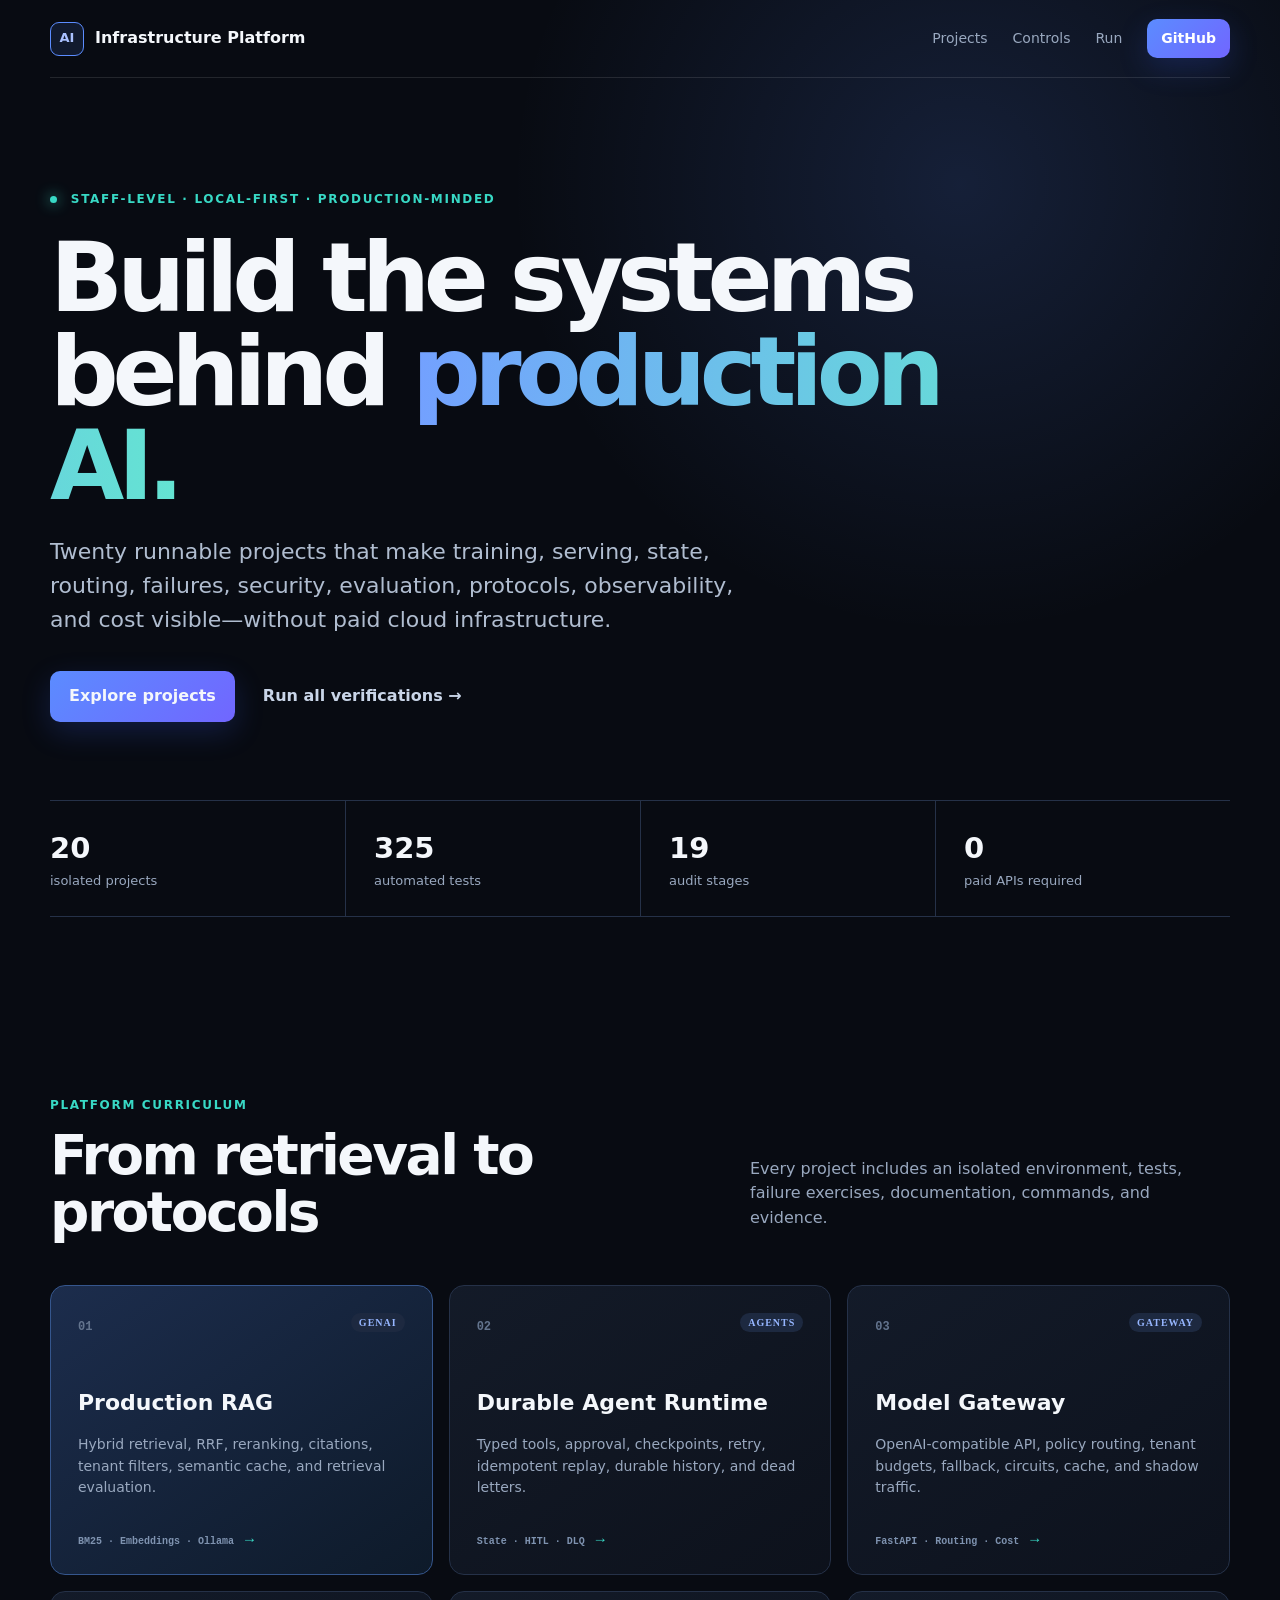
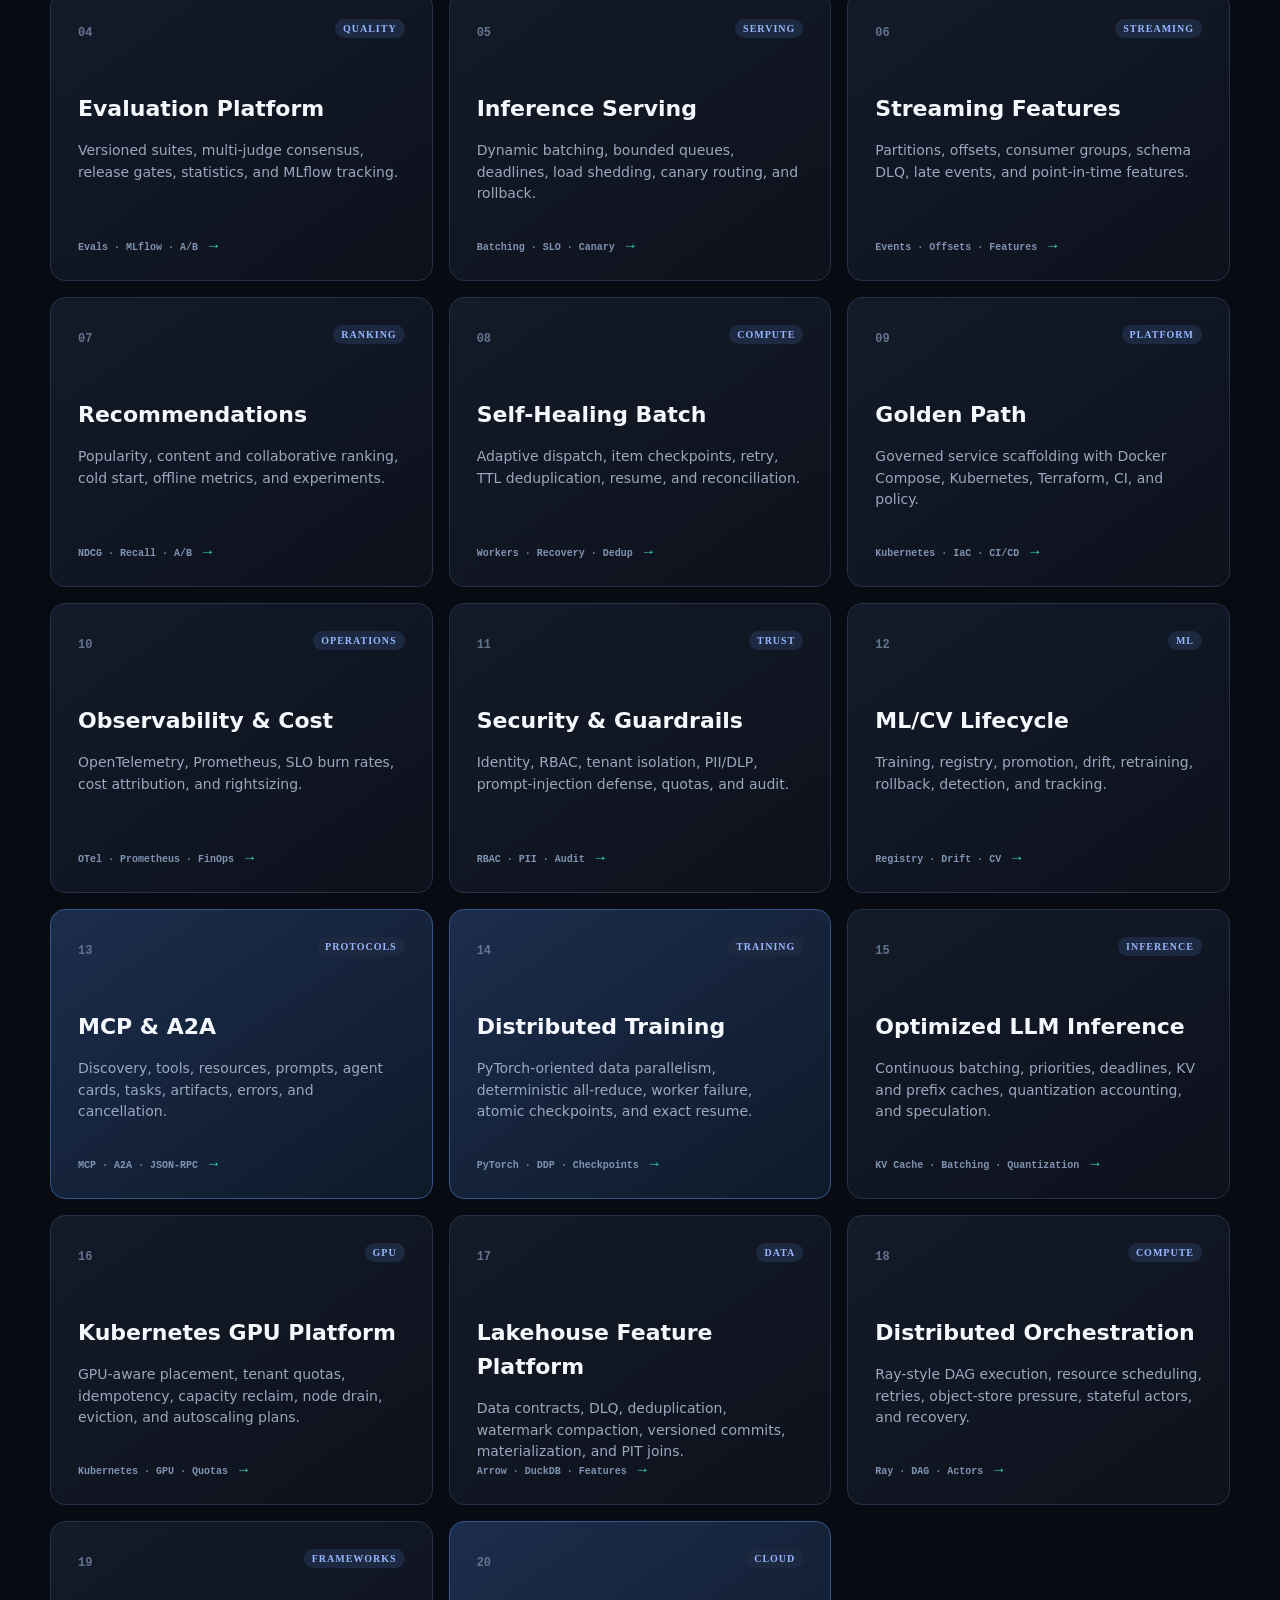
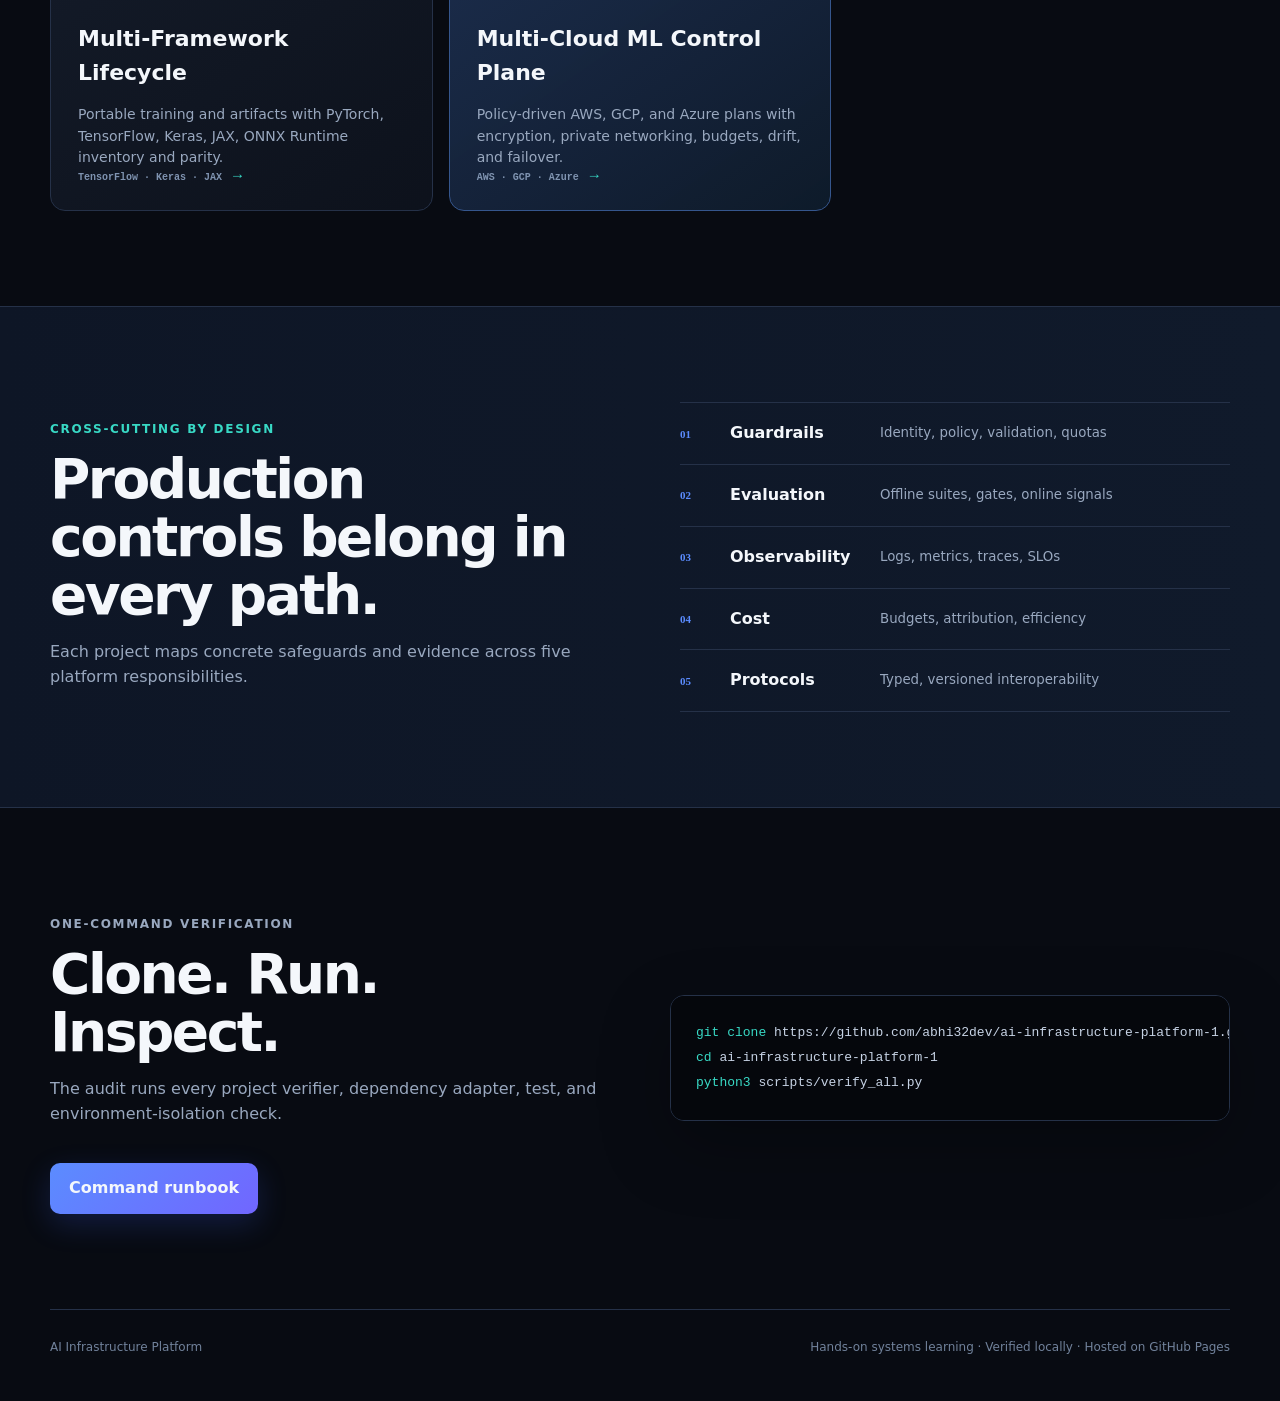
==== commit 687ca4d1: "Expand production AI infrastructure portfolio to 20 projects" ====
--- a/site/index.html
+++ b/site/index.html
@@ -17,9 +17,9 @@
     <section class="hero shell" id="top">
       <p class="eyebrow"><span class="pulse"></span> Staff-level · local-first · production-minded</p>
       <h1>Build the systems behind <span>production AI.</span></h1>
-      <p class="lede">Thirteen runnable projects that make state, routing, failures, security, evaluation, protocols, observability, and cost visible—without paid cloud infrastructure.</p>
+      <p class="lede">Twenty runnable projects that make training, serving, state, routing, failures, security, evaluation, protocols, observability, and cost visible—without paid cloud infrastructure.</p>
       <div class="actions"><a class="button" href="#projects">Explore projects</a><a class="text-link" href="#run">Run all verifications →</a></div>
-      <div class="metrics"><div><strong>13</strong><span>isolated projects</span></div><div><strong>112</strong><span>automated tests</span></div><div><strong>18/18</strong><span>audit stages passed</span></div><div><strong>0</strong><span>paid APIs required</span></div></div>
+      <div class="metrics"><div><strong>20</strong><span>isolated projects</span></div><div><strong>325</strong><span>automated tests</span></div><div><strong>19</strong><span>audit stages</span></div><div><strong>0</strong><span>paid APIs required</span></div></div>
     </section>
     <section class="section shell" id="projects">
       <div class="heading"><div><p class="kicker">Platform curriculum</p><h2>From retrieval to protocols</h2></div><p>Every project includes an isolated environment, tests, failure exercises, documentation, commands, and evidence.</p></div>
@@ -37,6 +37,13 @@
         <a class="card" href="projects.html#project-11"><b>11</b><em>Trust</em><h3>Security & Guardrails</h3><p>Identity, RBAC, tenant isolation, PII/DLP, prompt-injection defense, quotas, and audit.</p><small>RBAC · PII · Audit <span>→</span></small></a>
         <a class="card" href="projects.html#project-12"><b>12</b><em>ML</em><h3>ML/CV Lifecycle</h3><p>Training, registry, promotion, drift, retraining, rollback, detection, and tracking.</p><small>Registry · Drift · CV <span>→</span></small></a>
         <a class="card featured" href="projects.html#project-13"><b>13</b><em>Protocols</em><h3>MCP & A2A</h3><p>Discovery, tools, resources, prompts, agent cards, tasks, artifacts, errors, and cancellation.</p><small>MCP · A2A · JSON-RPC <span>→</span></small></a>
+        <a class="card featured" href="projects.html#project-14"><b>14</b><em>Training</em><h3>Distributed Training</h3><p>PyTorch-oriented data parallelism, deterministic all-reduce, worker failure, atomic checkpoints, and exact resume.</p><small>PyTorch · DDP · Checkpoints <span>→</span></small></a>
+        <a class="card" href="projects.html#project-15"><b>15</b><em>Inference</em><h3>Optimized LLM Inference</h3><p>Continuous batching, priorities, deadlines, KV and prefix caches, quantization accounting, and speculation.</p><small>KV Cache · Batching · Quantization <span>→</span></small></a>
+        <a class="card" href="projects.html#project-16"><b>16</b><em>GPU</em><h3>Kubernetes GPU Platform</h3><p>GPU-aware placement, tenant quotas, idempotency, capacity reclaim, node drain, eviction, and autoscaling plans.</p><small>Kubernetes · GPU · Quotas <span>→</span></small></a>
+        <a class="card" href="projects.html#project-17"><b>17</b><em>Data</em><h3>Lakehouse Feature Platform</h3><p>Data contracts, DLQ, deduplication, watermark compaction, versioned commits, materialization, and PIT joins.</p><small>Arrow · DuckDB · Features <span>→</span></small></a>
+        <a class="card" href="projects.html#project-18"><b>18</b><em>Compute</em><h3>Distributed Orchestration</h3><p>Ray-style DAG execution, resource scheduling, retries, object-store pressure, stateful actors, and recovery.</p><small>Ray · DAG · Actors <span>→</span></small></a>
+        <a class="card" href="projects.html#project-19"><b>19</b><em>Frameworks</em><h3>Multi-Framework Lifecycle</h3><p>Portable training and artifacts with PyTorch, TensorFlow, Keras, JAX, ONNX Runtime inventory and parity.</p><small>TensorFlow · Keras · JAX <span>→</span></small></a>
+        <a class="card featured" href="projects.html#project-20"><b>20</b><em>Cloud</em><h3>Multi-Cloud ML Control Plane</h3><p>Policy-driven AWS, GCP, and Azure plans with encryption, private networking, budgets, drift, and failover.</p><small>AWS · GCP · Azure <span>→</span></small></a>
       </div>
     </section>
     <section class="controls" id="controls"><div class="shell control-wrap"><div><p class="kicker">Cross-cutting by design</p><h2>Production controls belong in every path.</h2><p>Each project maps concrete safeguards and evidence across five platform responsibilities.</p></div><div class="control-list"><div><span>01</span><strong>Guardrails</strong><small>Identity, policy, validation, quotas</small></div><div><span>02</span><strong>Evaluation</strong><small>Offline suites, gates, online signals</small></div><div><span>03</span><strong>Observability</strong><small>Logs, metrics, traces, SLOs</small></div><div><span>04</span><strong>Cost</strong><small>Budgets, attribution, efficiency</small></div><div><span>05</span><strong>Protocols</strong><small>Typed, versioned interoperability</small></div></div></div></section>
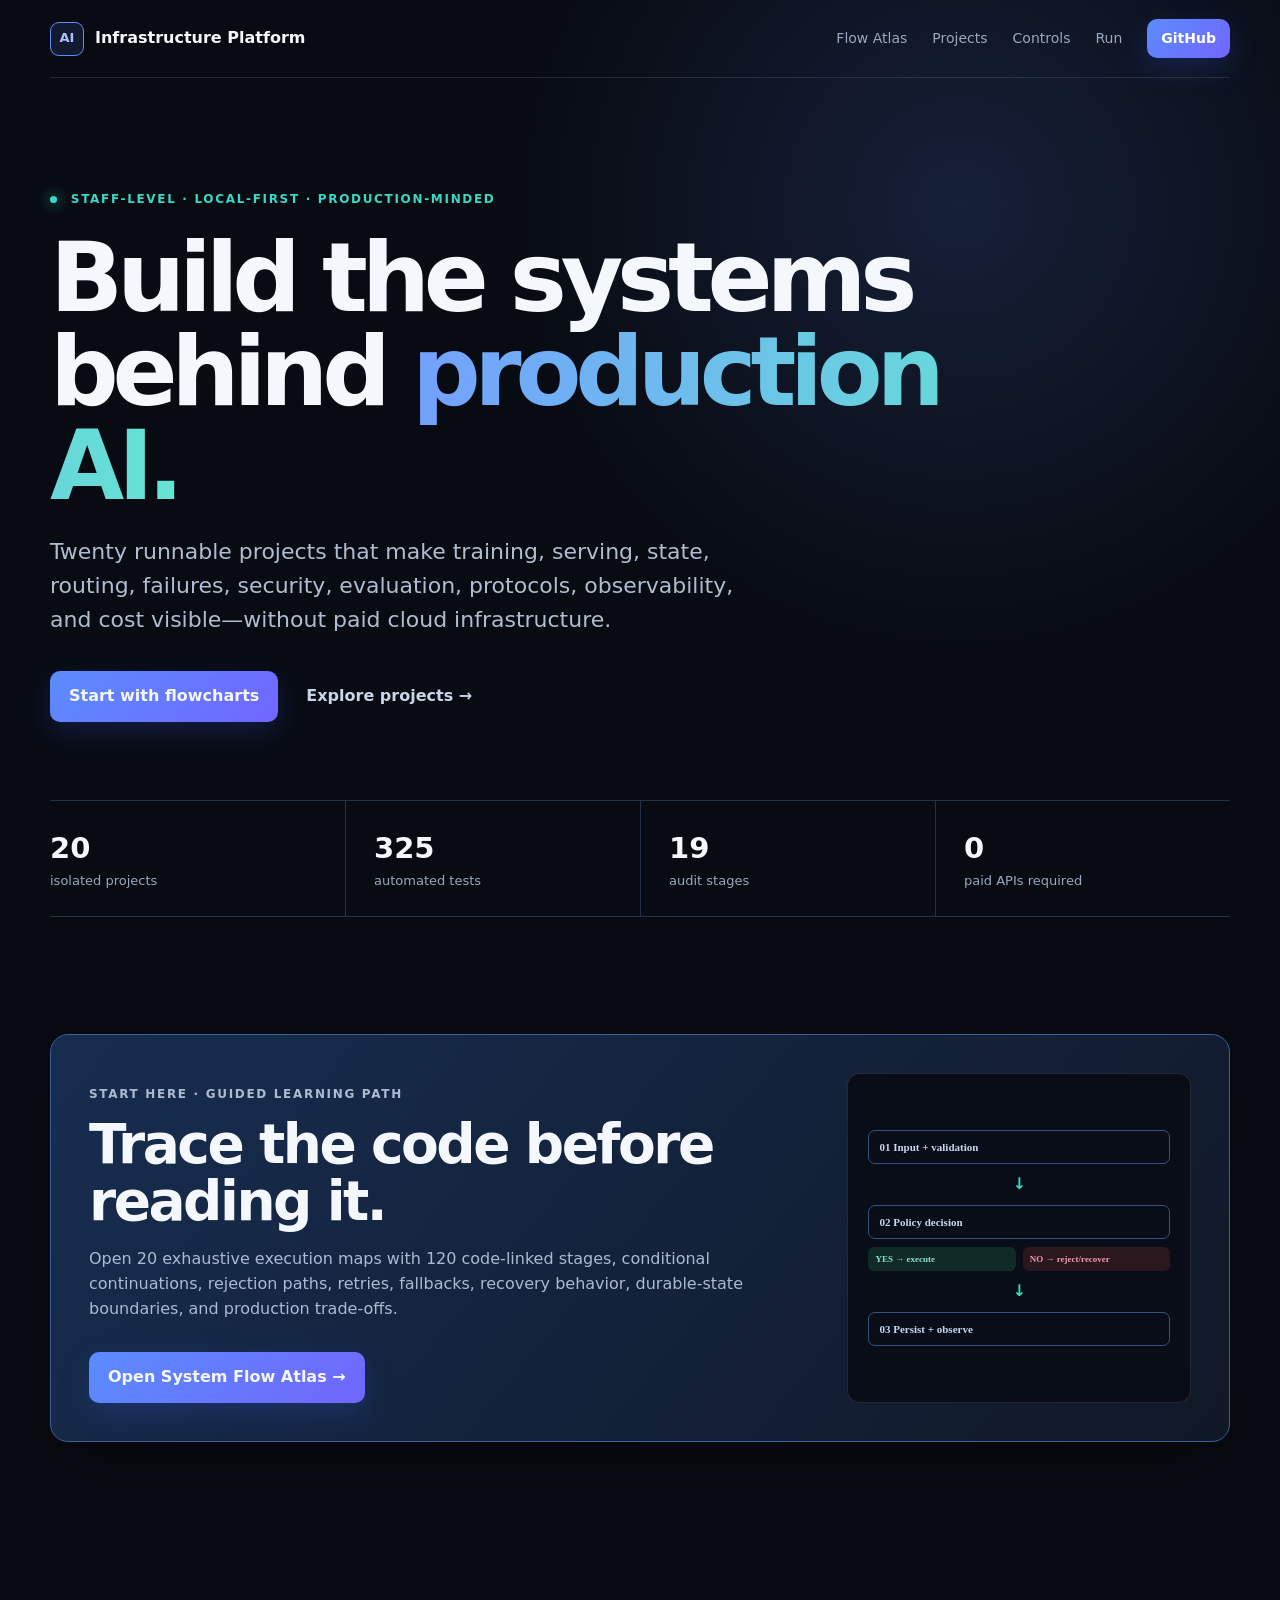
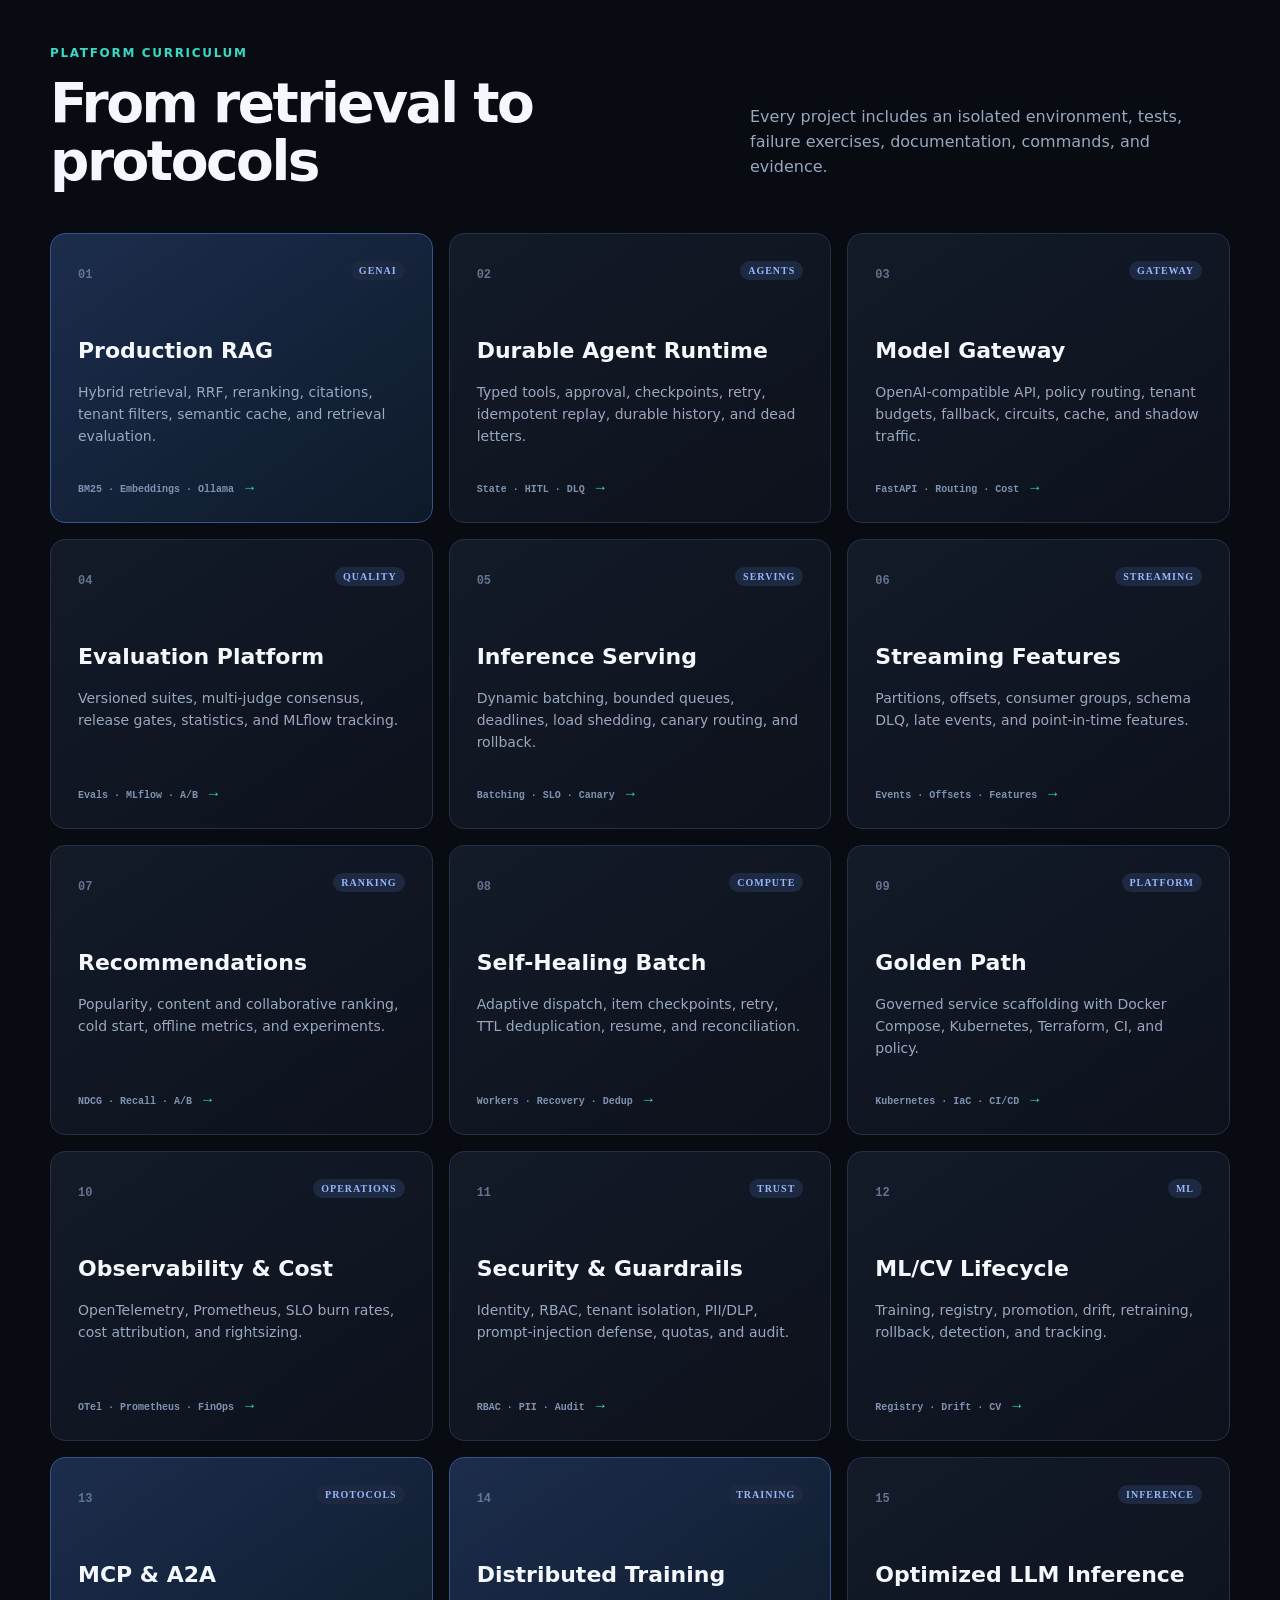
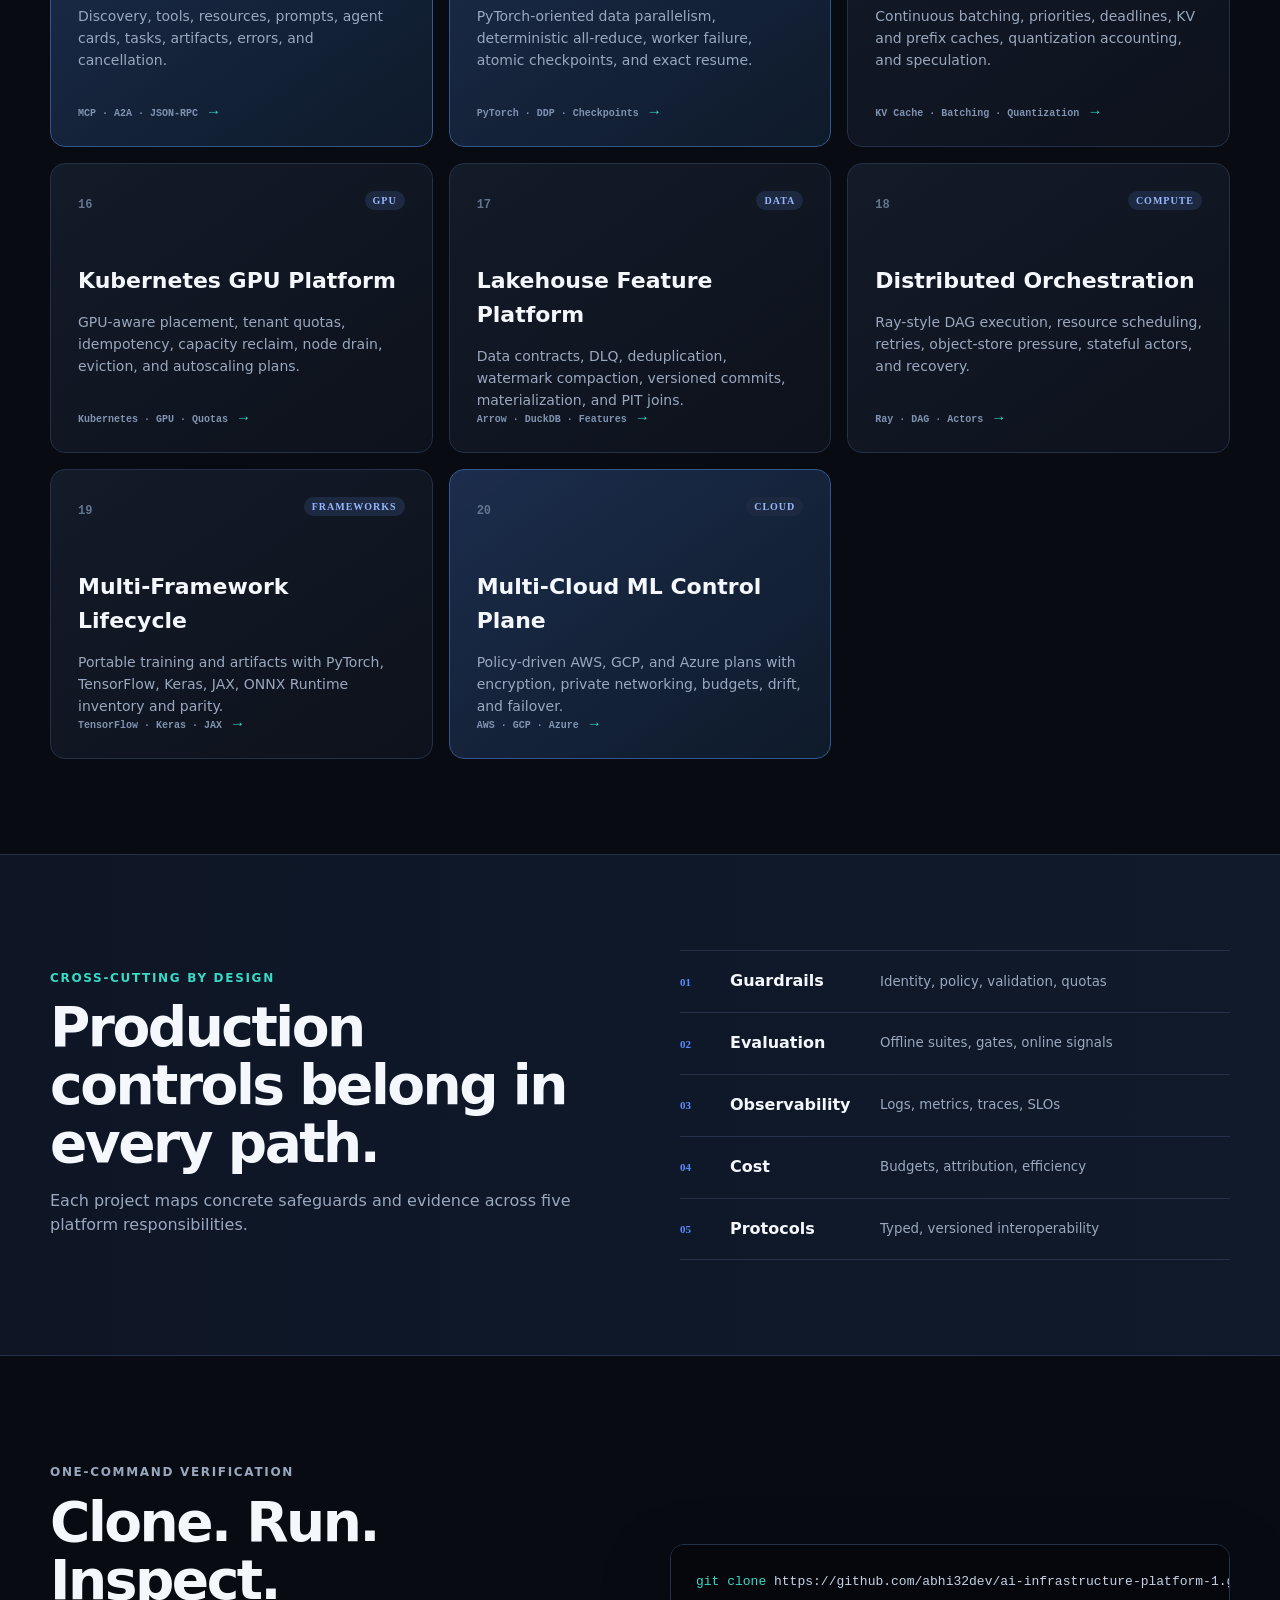
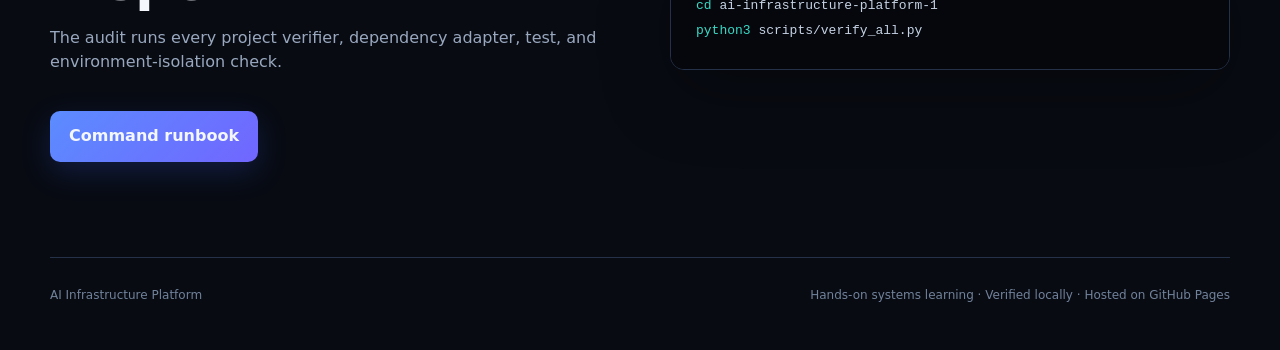
==== commit ecbfa91c: "Add interactive flow atlas for all 20 projects" ====
--- a/site/index.html
+++ b/site/index.html
@@ -6,20 +6,24 @@
   <meta name="description" content="Runnable staff-level AI infrastructure projects covering RAG, agents, serving, evaluation, security, MCP, and A2A.">
   <title>AI Infrastructure Platform</title>
   <link rel="stylesheet" href="styles.css">
+  <link rel="stylesheet" href="homepage.css">
 </head>
 <body>
   <a class="skip" href="#main">Skip to content</a>
   <header class="nav shell">
     <a class="brand" href="#top"><span class="mark">AI</span><span>Infrastructure Platform</span></a>
-    <nav aria-label="Primary"><a href="#projects">Projects</a><a href="#controls">Controls</a><a href="#run">Run</a><a class="button small" href="https://github.com/abhi32dev/ai-infrastructure-platform-1">GitHub</a></nav>
+    <nav aria-label="Primary"><a href="flowcharts.html">Flow Atlas</a><a href="#projects">Projects</a><a href="#controls">Controls</a><a href="#run">Run</a><a class="button small" href="https://github.com/abhi32dev/ai-infrastructure-platform-1">GitHub</a></nav>
   </header>
   <main id="main">
     <section class="hero shell" id="top">
       <p class="eyebrow"><span class="pulse"></span> Staff-level · local-first · production-minded</p>
       <h1>Build the systems behind <span>production AI.</span></h1>
       <p class="lede">Twenty runnable projects that make training, serving, state, routing, failures, security, evaluation, protocols, observability, and cost visible—without paid cloud infrastructure.</p>
-      <div class="actions"><a class="button" href="#projects">Explore projects</a><a class="text-link" href="#run">Run all verifications →</a></div>
+      <div class="actions"><a class="button" href="flowcharts.html">Start with flowcharts</a><a class="text-link" href="#projects">Explore projects →</a></div>
       <div class="metrics"><div><strong>20</strong><span>isolated projects</span></div><div><strong>325</strong><span>automated tests</span></div><div><strong>19</strong><span>audit stages</span></div><div><strong>0</strong><span>paid APIs required</span></div></div>
+    </section>
+    <section class="section shell learning-first" id="learn">
+      <a class="atlas-card" href="flowcharts.html"><div><p class="kicker">Start here · guided learning path</p><h2>Trace the code before reading it.</h2><p>Open 20 exhaustive execution maps with 120 code-linked stages, conditional continuations, rejection paths, retries, fallbacks, recovery behavior, durable-state boundaries, and production trade-offs.</p><span class="button">Open System Flow Atlas →</span></div><div class="mini-flow" aria-hidden="true"><i>01 Input + validation</i><b>↓</b><i>02 Policy decision</i><span><em>YES → execute</em><em>NO → reject/recover</em></span><b>↓</b><i>03 Persist + observe</i></div></a>
     </section>
     <section class="section shell" id="projects">
       <div class="heading"><div><p class="kicker">Platform curriculum</p><h2>From retrieval to protocols</h2></div><p>Every project includes an isolated environment, tests, failure exercises, documentation, commands, and evidence.</p></div>
--- a/site/homepage.css
+++ b/site/homepage.css
@@ -0,0 +1 @@
+.learning-first{padding-top:45px}.atlas-card{display:grid;grid-template-columns:1.35fr .65fr;gap:45px;padding:38px;border:1px solid #3b6099;border-radius:18px;background:linear-gradient(130deg,#172d50,#101827);box-shadow:0 28px 80px #0005}.atlas-card p{max-width:700px;color:#adbad0}.atlas-card .button{margin-top:15px}.mini-flow{display:flex;flex-direction:column;justify-content:center;gap:8px;padding:20px;border:1px solid #ffffff1c;border-radius:13px;background:#080d17}.mini-flow i{padding:10px;border:1px solid #35527f;border-radius:7px;color:#c7d8f3;font:normal 700 11px ui-monospace}.mini-flow b{text-align:center;color:var(--cyan)}.mini-flow span{display:grid;grid-template-columns:1fr 1fr;gap:7px}.mini-flow em{padding:7px;border-radius:6px;background:#102b27;color:#8fe0d1;font:normal 700 9px ui-monospace}.mini-flow em+em{background:#2b171e;color:#ef9caf}@media(max-width:900px){.atlas-card{grid-template-columns:1fr}}@media(max-width:600px){.atlas-card{padding:24px}.mini-flow span{grid-template-columns:1fr}}
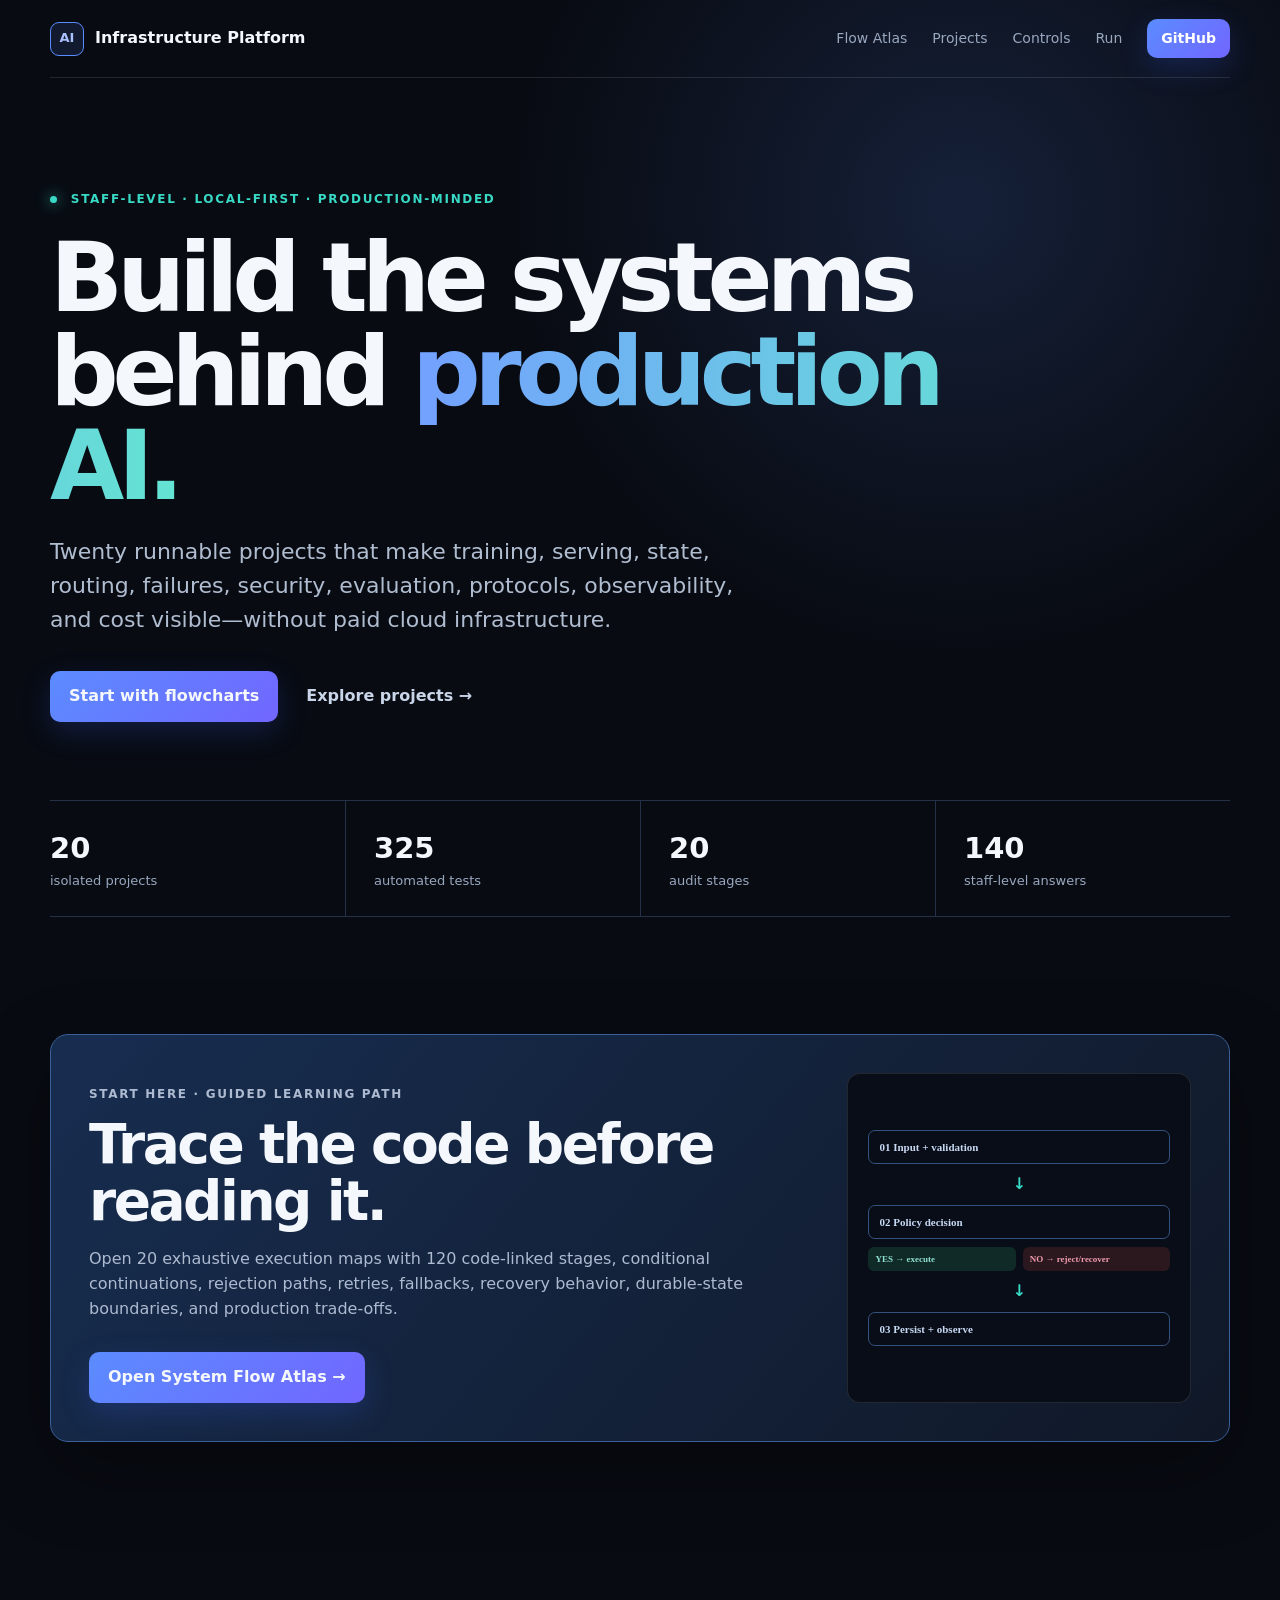
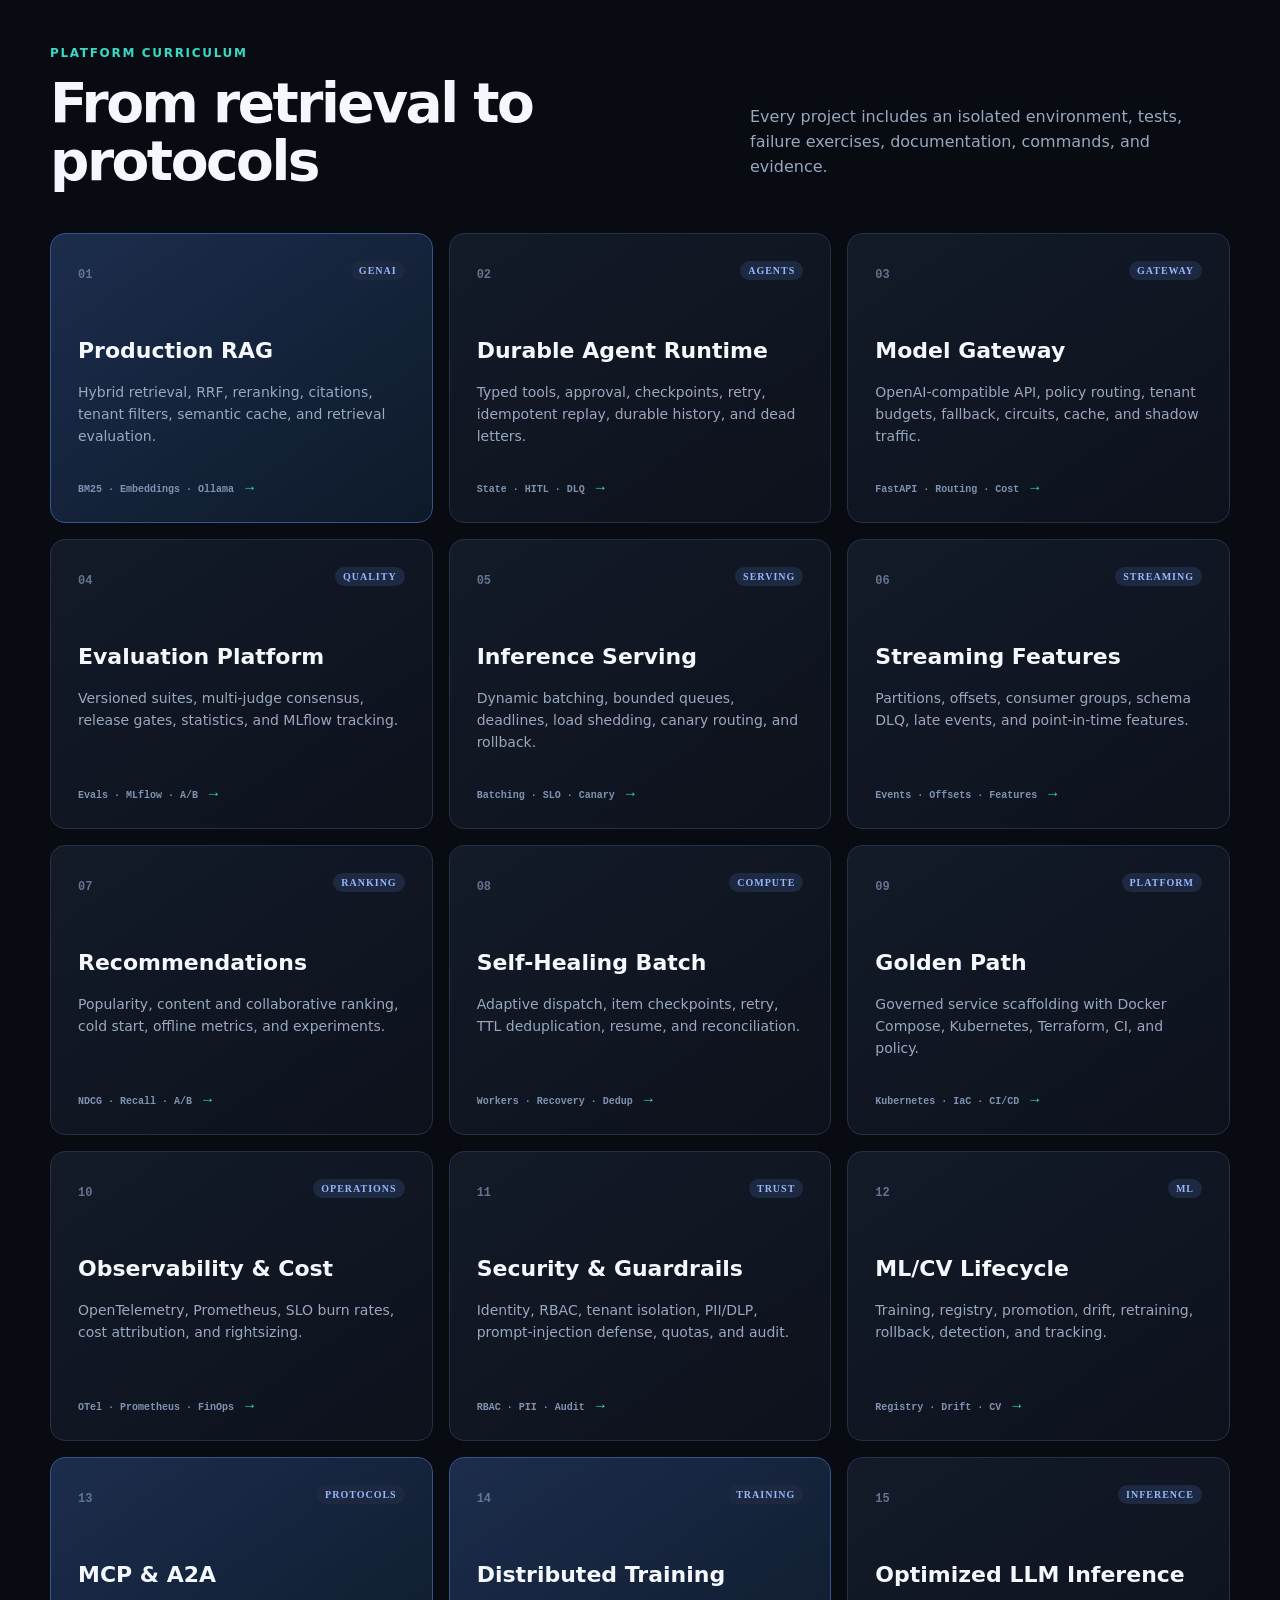
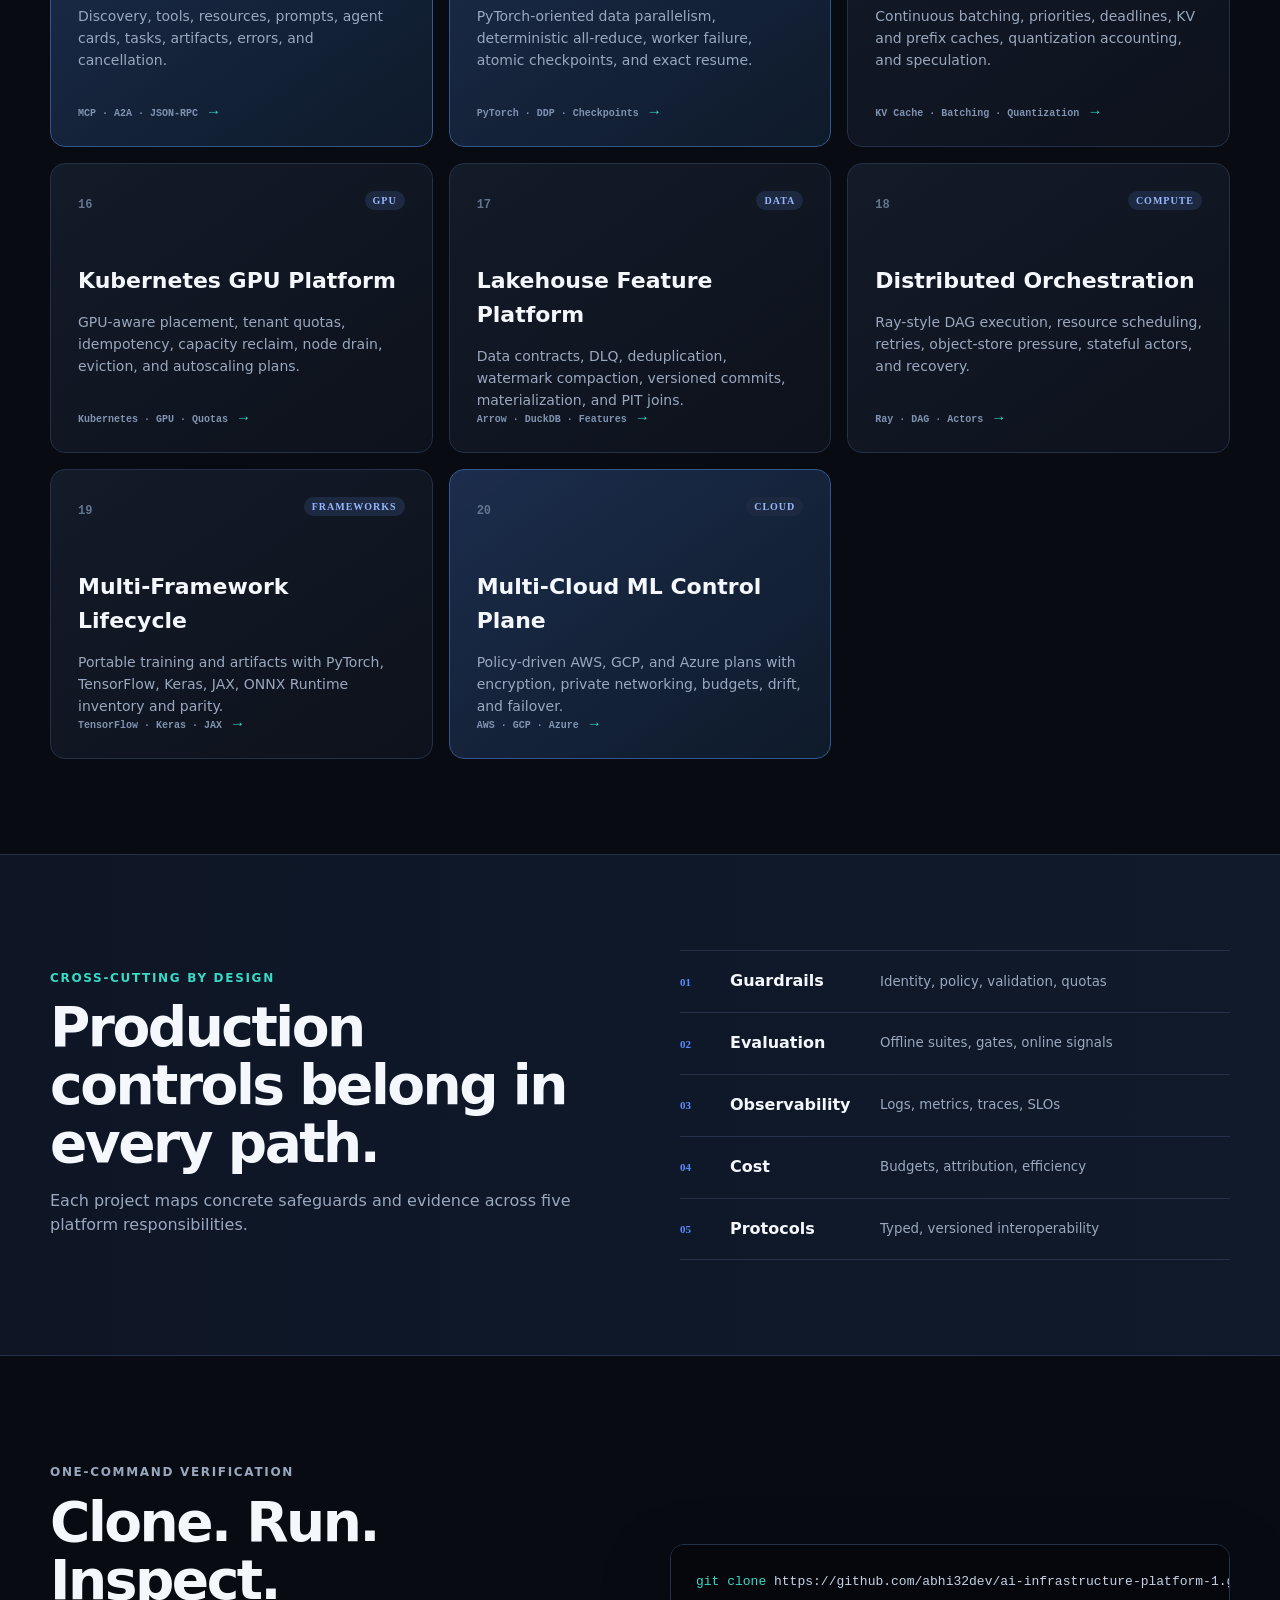
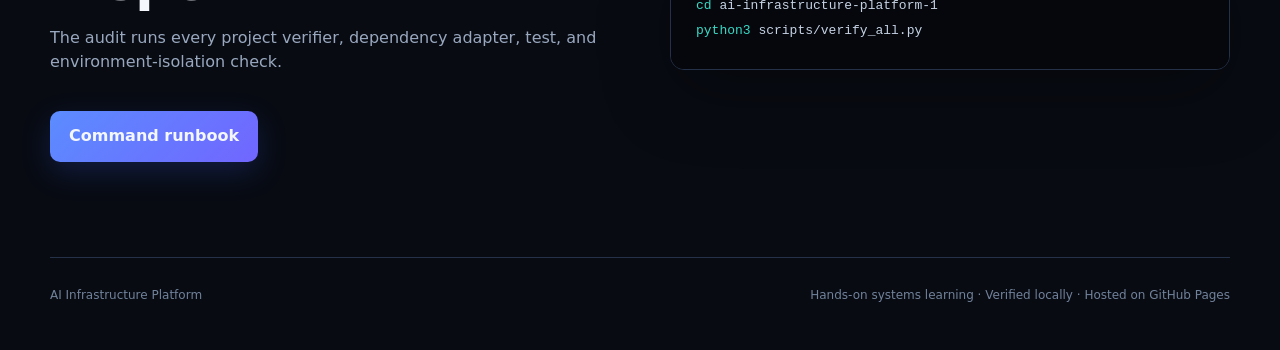
==== commit afe039e0: "Answer all Staff Principal production prompts" ====
--- a/site/index.html
+++ b/site/index.html
@@ -20,7 +20,7 @@
       <h1>Build the systems behind <span>production AI.</span></h1>
       <p class="lede">Twenty runnable projects that make training, serving, state, routing, failures, security, evaluation, protocols, observability, and cost visible—without paid cloud infrastructure.</p>
       <div class="actions"><a class="button" href="flowcharts.html">Start with flowcharts</a><a class="text-link" href="#projects">Explore projects →</a></div>
-      <div class="metrics"><div><strong>20</strong><span>isolated projects</span></div><div><strong>325</strong><span>automated tests</span></div><div><strong>19</strong><span>audit stages</span></div><div><strong>0</strong><span>paid APIs required</span></div></div>
+      <div class="metrics"><div><strong>20</strong><span>isolated projects</span></div><div><strong>325</strong><span>automated tests</span></div><div><strong>20</strong><span>audit stages</span></div><div><strong>140</strong><span>staff-level answers</span></div></div>
     </section>
     <section class="section shell learning-first" id="learn">
       <a class="atlas-card" href="flowcharts.html"><div><p class="kicker">Start here · guided learning path</p><h2>Trace the code before reading it.</h2><p>Open 20 exhaustive execution maps with 120 code-linked stages, conditional continuations, rejection paths, retries, fallbacks, recovery behavior, durable-state boundaries, and production trade-offs.</p><span class="button">Open System Flow Atlas →</span></div><div class="mini-flow" aria-hidden="true"><i>01 Input + validation</i><b>↓</b><i>02 Policy decision</i><span><em>YES → execute</em><em>NO → reject/recover</em></span><b>↓</b><i>03 Persist + observe</i></div></a>
